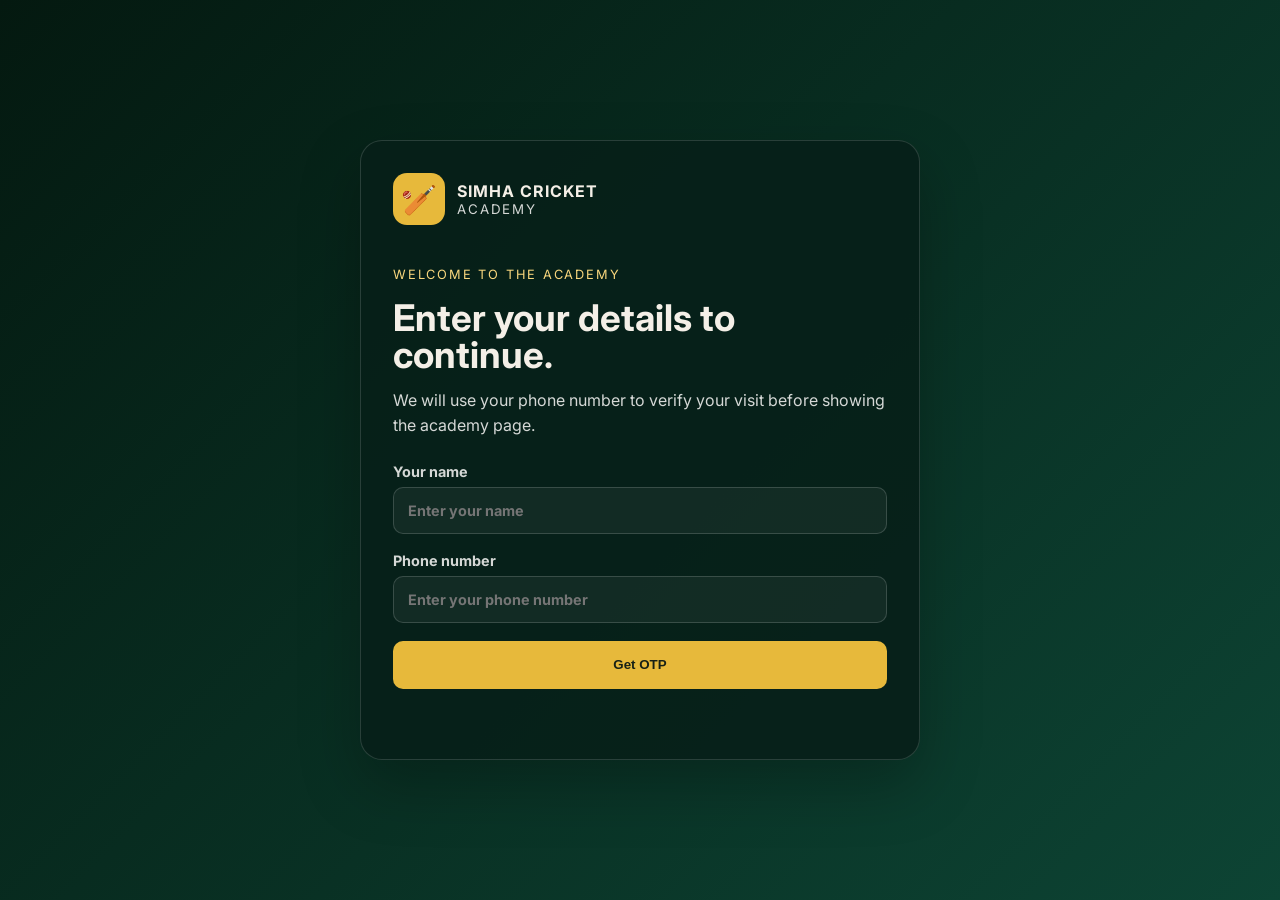
==== index.html @ a16a6a9e "Add files via upload" ====
<!DOCTYPE html>
<html lang="en">

<head>
  <meta charset="UTF-8">
  <meta name="viewport" content="width=device-width, initial-scale=1.0">
  <title>Simha Cricket Academy</title>
  <link rel="stylesheet" href="style.css">
</head>

<body>
  <script>
    if (sessionStorage.getItem('simhaVisitorVerified') !== 'true') {
      window.location.replace('visitor-login.html');
    }
  </script>
  <div class="page">
    <header>
      <a class="brand" href="index.html">
        <span class="mark">🏏</span><span><strong>Simha Cricket</strong><small>Academy</small></span>
      </a>
      <nav><a href="#about">About</a><a href="#contact">Contact</a><a class="login-link"
          href="coach-login.html">Instructor Login</a></nav>
    </header>
    <main>
      <section id="academy">
        <p class="eyebrow">Premier cricket development centre</p>
        <h1>Build your game with Simha Cricket Academy.</h1>
        <p class="intro">Performance-driven training focused on disciplined, confident cricketers, with coaching and
          match experience for every stage.</p>
        <div class="actions"><a class="button secondary" href="#training">View training</a></div>
      </section>
      <aside class="panel">
        <h2>Academy board</h2>
        <p>Everything important at a glance.</p>
        <ul>
          <li><strong>Training</strong>Age 6-16 coaching sessions every Friday, Saturday, and Sunday.</li>
          <li><strong>Upcoming match</strong><span data-next-match-group>U-16 Challenge Cup</span><span><span data-next-match-date>12 Sep 2026</span> · <span data-next-match-time>10:00</span></span></li>
        </ul>
      </aside>
      <section class="section" id="about">
        <p class="eyebrow">About us</p>
        <h2>A place to learn, compete, and grow.</h2>
        <p class="section-intro">Simha Cricket Academy provides affordable, high-quality coaching for young players. Our
          program combines technical skills, match awareness, fitness, and confidence.</p>
        <div class="grid">
          <article class="card">
            <h3>Our mission</h3>
            <p>To develop disciplined cricketers who play with skill, respect, and belief.</p>
          </article>
          <article class="card">
            <h3>Our coaches</h3>
            <p>Former players and certified trainers guide each athlete through practical, focused sessions.</p>
          </article>
          <article class="card">
            <h3>Our values</h3>
            <p>Teamwork, consistency, sportsmanship, and the courage to keep improving.</p>
          </article>
        </div>
      </section>
      <section class="section" id="training">
        <p class="eyebrow">Academy programs</p>
        <h2>Training that fits the week.</h2>
        <div class="grid">
          <article class="card">
            <h3>Outreach Simha Cricket Academy</h3>
            <p>Age 6-16</p>
            <p>Friday 4-6 PM. Saturday 6:30-8:30 AM, 3-5 PM, and 4-6 PM. Sunday 6:30-8:30 AM and 7:30-9:30 AM.</p>
          </article>
          <article class="card">
            <h3>Rashtreeya Vidyalaya Public School</h3>
            <p>Age 6-16</p>
            <p>Second and fourth Saturday 9-11 AM. First and third Saturday 3-5 PM. Sunday 9-11 AM.</p>
          </article>
          <article class="card">
            <h3>What to bring</h3>
            <p>Cricket whites, comfortable sports shoes, water, and a positive training mindset.</p>
          </article>
        </div>
      </section>
      <section class="section" id="matches">
        <p class="eyebrow">Match centre</p>
        <h2>Upcoming and recent results.</h2>
        <div class="grid">
          <article class="card">
            <h3>Upcoming</h3>
            <ul>
              <li><span data-upcoming-first>U-16 Challenge Cup · 12 Sep 2026</span></li>
              <li><span data-upcoming-second>District League · 18 Sep 2026</span></li>
            </ul>
          </article>
          <article class="card">
            <h3>Previous</h3>
            <p data-previous-one>Simha Academy beat City Stars by 18 runs.</p>
            <p data-previous-two>Simha Academy won by 7 wickets vs Greenfield XI.</p>
          </article>
          <article class="card">
            <h3>Latest scorecard</h3>
            <p><span data-scorecard-team>Simha Academy</span> <strong data-scorecard-value>165/7</strong></p>
            <p>Overs: <span data-scorecard-overs>20.0</span></p>
          </article>
        </div>
      </section>
      <section class="section" id="gallery">
        <p class="eyebrow">Gallery</p>
        <h2>Life around the academy.</h2>
        <div class="gallery">
          <figure><img
              src="https://images.unsplash.com/photo-1540747913346-19e32dc3e97e?auto=format&fit=crop&w=900&q=80"
              alt="Cricket match on a field">
            <figcaption>Match day focus</figcaption>
          </figure>
          <figure><img
              src="https://images.unsplash.com/photo-1531415074968-036ba1b575da?auto=format&fit=crop&w=900&q=80"
              alt="Cricket player preparing to bat">
            <figcaption>Building technique</figcaption>
          </figure>
          <figure><img
              src="https://images.unsplash.com/photo-1517649763962-0c623066013b?auto=format&fit=crop&w=900&q=80"
              alt="Athletes training outdoors">
            <figcaption>Training together</figcaption>
          </figure>
        </div>
      </section>
      <section class="section" id="register">
        <p class="eyebrow">Join the academy</p>
        <h2>Start your cricket journey.</h2>
        <p class="section-intro">Tell us a little about the player and our coaching team will get back to you.</p>
        <form class="register-form" id="registerForm" action="mailto:coach@simhaacademy.com" method="post"
          enctype="text/plain"><label for="player-name">Player name<input id="player-name" name="player-name"
              type="text" required></label><label for="parent-phone">Phone number<input id="parent-phone"
              name="phone" type="tel" inputmode="numeric" pattern="[0-9]{10}" maxlength="10" required></label><label for="parent-email">Parent or guardian email<input id="parent-email"
              name="email" type="email" required></label><label for="player-message">Message<textarea
              id="player-message" name="message"
              placeholder="Age, preferred program, or questions"></textarea></label><button class="button primary"
            type="submit">Send registration request</button>
          <div id="registrationMessage" role="status"></div>
        </form>
      </section>
      <section class="section" id="contact">
        <p class="eyebrow">Contact</p>
        <h2>Let’s talk cricket.</h2>
        <div class="grid">
          <article class="card">
            <h3>Academy office</h3>
            <ul class="contact-list">
              <li>Email: <a href="mailto:coach@simhaacademy.com">coach@simhaacademy.com</a></li>
              <li>Normal enquiries: <a href="tel:+918660504625">8660504625</a> / <a href="tel:+919845200072">9845200072</a></li>
              <li>Fees enquiries: <a href="tel:+919845200072">9845200072</a></li>
              <li>Hours: Monday-Saturday, 9 AM-6 PM</li>
            </ul>
          </article>
        </div>
      </section>
    </main>
    <footer>© 2026 Simha Cricket Academy. Train with purpose.</footer>
  </div>
  <script src="script.js"></script>
</body>

</html>
---- style.css ----
@import url('https://fonts.googleapis.com/css2?family=Inter:wght@400;500;600;700;800&display=swap');
:root { --panel:#0b2a21; --gold:#e7b93b; --text:#f4efe7; --muted:#d5d8d6; }
* { box-sizing:border-box; margin:0; padding:0; }
html { scroll-behavior:smooth; }
body { min-height:100vh; font-family:'Inter',sans-serif; color:var(--text); background:linear-gradient(135deg,#041910,#0d4434); }
.page { width:min(1180px,92%); margin:auto; padding:28px 0 60px; }
header { display:flex; justify-content:space-between; align-items:center; gap:20px; flex-wrap:wrap; margin-bottom:80px; }
.brand { display:flex; align-items:center; gap:12px; color:inherit; text-decoration:none; }
.mark { display:grid; place-items:center; width:52px; height:52px; border-radius:14px; background:var(--gold); color:#172116; font-size:1.8rem; }
.brand strong { display:block; letter-spacing:.06em; text-transform:uppercase; }
.brand small { color:var(--muted); letter-spacing:.14em; text-transform:uppercase; }
nav { display:flex; gap:20px; align-items:center; }
nav a, .login-link { color:var(--text); text-decoration:none; }
nav a:hover, .login-link:hover { color:var(--gold); }
.login-link { border:1px solid rgba(255,255,255,.25); border-radius:999px; padding:11px 18px; }
.page main { display:grid; grid-template-columns:1.2fr .8fr; gap:40px; align-items:center; }
.page main > .section { grid-column:1/-1; }
.eyebrow { color:#f9d77d; text-transform:uppercase; letter-spacing:.14em; font-size:.8rem; margin-bottom:18px; }
h1 { max-width:680px; font-size:clamp(2.8rem,7vw,5.7rem); line-height:1; margin-bottom:22px; }
.intro { max-width:600px; color:var(--muted); font-size:1.1rem; line-height:1.7; margin-bottom:30px; }
.actions { display:flex; gap:14px; flex-wrap:wrap; }
.button { display:inline-block; padding:14px 20px; border:0; border-radius:12px; text-decoration:none; font:inherit; font-weight:bold; cursor:pointer; }
.primary { background:var(--gold); color:#172116; }
.secondary { border:1px solid rgba(255,255,255,.25); color:var(--text); }
.panel { padding:28px; border:1px solid rgba(255,255,255,.12); border-radius:22px; background:rgba(7,32,25,.78); }
.panel h2 { margin-bottom:10px; }
.panel p { color:var(--muted); line-height:1.6; margin-bottom:20px; }
.panel ul { list-style:none; display:grid; gap:14px; }
.panel li { padding:15px; border-radius:12px; background:rgba(255,255,255,.06); }
.panel li strong { display:block; color:var(--gold); margin-bottom:5px; }
.panel li span, .panel li small { display:block; }
.panel li small { color:var(--muted); margin-top:5px; }
.section { margin-top:76px; padding:34px 0; border-top:1px solid rgba(255,255,255,.12); scroll-margin-top:24px; }
.section h2 { font-size:clamp(2rem,4vw,3rem); margin-bottom:12px; }
.section-intro { max-width:680px; color:var(--muted); line-height:1.7; margin-bottom:26px; }
.grid { display:grid; grid-template-columns:repeat(3,minmax(0,1fr)); gap:18px; }
.card { padding:22px; border:1px solid rgba(255,255,255,.1); border-radius:16px; background:rgba(7,32,25,.72); }
.card h3 { color:var(--gold); margin-bottom:9px; }
.card p, .card li { color:var(--muted); line-height:1.6; }
.card ul { padding-left:18px; }
.wide { grid-column:1/-1; }
.gallery { display:grid; grid-template-columns:repeat(3,1fr); gap:14px; }
.gallery figure { margin:0; overflow:hidden; border-radius:16px; background:var(--panel); }
.gallery img { display:block; width:100%; height:190px; object-fit:cover; }
.gallery figcaption { padding:12px 14px; color:var(--muted); }
.register-form { max-width:560px; display:grid; gap:15px; }
.register-form label { display:grid; gap:7px; color:var(--muted); font-weight:bold; }
.register-form input, .register-form textarea { width:100%; padding:13px; border:1px solid rgba(255,255,255,.16); border-radius:10px; background:rgba(255,255,255,.05); color:var(--text); font:inherit; }
.register-form textarea { min-height:110px; resize:vertical; }
.section#contact .grid { grid-template-columns:1fr; }
.section#contact .card { width:100%; }
.section#register .register-form { max-width:none; }
.contact-list { display:grid; gap:12px; list-style:none; }
.contact-list a { color:#f9d77d; }
footer { margin-top:70px; padding-top:24px; border-top:1px solid rgba(255,255,255,.12); color:var(--muted); }
.auth-page { min-height:100vh; display:grid; place-items:center; padding:24px; }
.auth-card { width:min(100%,520px); padding:32px; border:1px solid rgba(255,255,255,.14); border-radius:22px; background:rgba(7,32,25,.9); box-shadow:0 25px 60px rgba(0,0,0,.25); }
.instructor-card.dashboard-wide { width:min(100%,1100px); }
.visitor-card { width:min(100%,560px); }
.auth-brand { margin-bottom:42px; }
.auth-brand small { display:block; }
.auth-heading { display:flex; justify-content:space-between; align-items:center; gap:16px; }
.auth-card h1 { font-size:clamp(1.7rem,5vw,2.3rem); margin:0 0 14px; }
.back { color:#f9d77d; text-decoration:none; }
.description { color:var(--muted); line-height:1.6; margin:0 0 24px; }
.registration-status { display:grid; gap:4px; margin:0 0 24px; padding:16px; border:1px solid rgba(231,185,59,.3); border-radius:12px; background:rgba(231,185,59,.1); }
.registration-status strong { color:var(--gold); font-size:2rem; line-height:1; }
.registration-status span, .registration-status small { color:var(--muted); }
.registration-status small { font-size:.8rem; }
.auth-card form { display:grid; gap:18px; }
.auth-card label { display:grid; gap:7px; color:var(--muted); font-weight:bold; font-size:.9rem; }
.auth-card input { width:100%; padding:14px; border:1px solid rgba(255,255,255,.16); border-radius:10px; background:rgba(255,255,255,.05); color:var(--text); font:inherit; }
.auth-card input:focus { outline:2px solid var(--gold); outline-offset:2px; }
.demo { padding:12px; border-radius:10px; background:rgba(231,185,59,.12); color:#f9d77d; font-size:.9rem; }
.auth-card button { padding:14px; border:0; border-radius:10px; background:var(--gold); color:#172116; font-weight:bold; cursor:pointer; }
.auth-card button, .score-form button { min-height:48px; }
#message { min-height:20px; color:#a9f0c7; text-align:center; }
#registrationMessage { min-height:20px; color:#a9f0c7; }
#visitorMessage, #otpMessage { min-height:20px; color:#ffb7a8; text-align:center; }
[hidden] { display:none !important; }
.instructor-dashboard { margin-top:28px; padding-top:28px; border-top:1px solid rgba(255,255,255,.12); }
.dashboard-heading { display:flex; justify-content:space-between; align-items:start; gap:16px; margin-bottom:24px; }
.dashboard-heading h2 { font-size:1.7rem; }
.live-badge { padding:6px 10px; border-radius:999px; background:rgba(169,240,199,.14); color:#a9f0c7; font-size:.8rem; font-weight:bold; text-transform:uppercase; letter-spacing:.08em; }
.dashboard-section { padding-top:22px; margin-top:22px; border-top:1px solid rgba(255,255,255,.1); }
.instructor-dashboard > .dashboard-section:first-child { padding-top:0; margin-top:0; border-top:0; }
.dashboard-section h3 { color:var(--gold); margin-bottom:6px; }
.dashboard-note { color:var(--muted); font-size:.9rem; line-height:1.5; margin-bottom:14px; }
.visitor-list { display:grid; gap:9px; list-style:none; max-height:220px; overflow:auto; }
.visitor-list li { display:grid; gap:4px; padding:12px; border-radius:10px; background:rgba(255,255,255,.06); color:var(--muted); }
.visitor-list strong { color:var(--text); }
.visitor-list span { font-size:.82rem; }
.score-form { display:grid; gap:14px; }
.score-form label { display:grid; gap:7px; color:var(--muted); font-weight:bold; font-size:.9rem; }
.score-form input, .score-form textarea { width:100%; padding:12px; border:1px solid rgba(255,255,255,.16); border-radius:10px; background:rgba(255,255,255,.05); color:var(--text); font:inherit; }
.score-form textarea { resize:vertical; min-height:72px; }
.score-fields { display:grid; grid-template-columns:repeat(3,1fr); gap:10px; }
.score-form button { padding:13px; border:0; border-radius:10px; background:var(--gold); color:#172116; font-weight:bold; cursor:pointer; }
#scoreMessage, #matchMessage { min-height:20px; color:#a9f0c7; text-align:center; }
@media (max-width:1100px) {
  .page { width:min(100% - 48px, 1000px); }
  .page main { gap:28px; }
  h1 { font-size:clamp(2.7rem,6vw,4.8rem); }
  .grid, .gallery { grid-template-columns:repeat(2,minmax(0,1fr)); }
}
@media (max-width:800px) {
  .page { width:min(100% - 32px, 680px); padding-top:20px; }
  header { align-items:flex-start; margin-bottom:50px; }
  nav { justify-content:flex-start; }
  header { margin-bottom:50px; }
  .page main { grid-template-columns:1fr; }
  .grid, .gallery { grid-template-columns:1fr; gap:14px; }
  .wide { grid-column:auto; }
  .section { margin-top:48px; padding:26px 0; }
  .panel { padding:22px; }
  .gallery img { height:220px; }
  footer { margin-top:48px; }
  .auth-page { padding:16px; place-items:start center; }
  .auth-card { margin:8px 0; padding:24px; border-radius:18px; }
  .auth-brand { margin-bottom:30px; }
  .dashboard-heading { align-items:flex-start; }
}
@media (max-width:520px) {
  .page { width:calc(100% - 24px); }
  header { gap:16px; }
  .brand { gap:9px; }
  .mark { width:44px; height:44px; font-size:1.5rem; }
  .brand strong { font-size:.9rem; }
  .brand small { font-size:.7rem; }
  nav { width:100%; gap:8px 14px; font-size:.9rem; }
  .login-link { padding:9px 12px; }
  h1 { font-size:clamp(2.35rem,13vw,3.5rem); }
  .intro { font-size:1rem; }
  .actions, .actions .button { width:100%; }
  .actions .button { text-align:center; }
  .section h2 { font-size:2rem; }
  .gallery img { height:180px; }
  .auth-card { padding:20px; }
  .auth-heading { align-items:flex-start; }
  .auth-heading h1 { font-size:1.7rem; }
  .score-fields { grid-template-columns:1fr; gap:14px; }
  .dashboard-heading h2 { font-size:1.45rem; }
  .visitor-list li { overflow-wrap:anywhere; }
}
@media (max-width:360px) {
  .page { width:calc(100% - 20px); }
  .auth-page { padding:10px; }
  .auth-card { padding:16px; }
  .panel, .card { padding:18px; }
  .eyebrow { font-size:.7rem; }
}
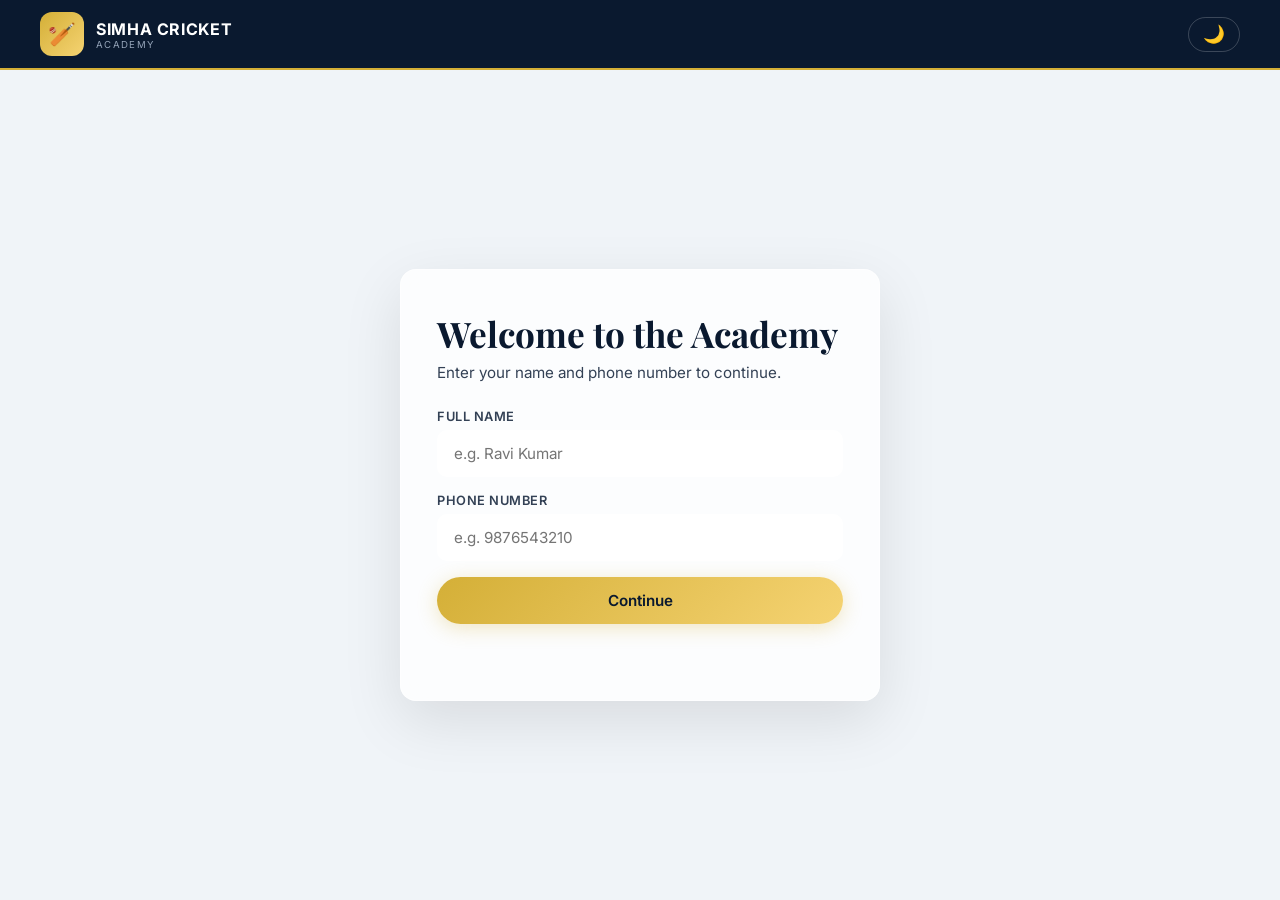
==== commit f7efc081: "Add files via upload" ====
--- a/index.html
+++ b/index.html
@@ -1,161 +1,193 @@
 <!DOCTYPE html>
 <html lang="en">
+<head>
+    <meta charset="UTF-8" />
+    <meta name="viewport" content="width=device-width, initial-scale=1.0" />
+    <title>Simha Cricket Academy</title>
+    <link rel="stylesheet" href="style.css" />
+</head>
+<body>
+    <!-- ===== HEADER ===== -->
+    <header>
+        <div class="container header-inner">
+            <a class="brand" href="index.html">
+                <span class="brand-icon">🏏</span>
+                <span class="brand-text">
+                    <strong>Simha Cricket</strong>
+                    <small>Academy</small>
+                </span>
+            </a>
+            <nav>
+                <a href="#about">About</a>
+                <a href="#matches">Matches</a>
+                <a href="#training">Training</a>
+                <a href="#gallery">Gallery</a>
+                <a href="#register">Register</a>
+                <a href="#contact">Contact</a>
+                <a class="login-link" href="coach-login.html">Instructor Login</a>
+                <button id="darkModeToggle" class="dark-toggle" aria-label="Toggle dark mode">🌙</button>
+            </nav>
+        </div>
+    </header>
 
-<head>
-  <meta charset="UTF-8">
-  <meta name="viewport" content="width=device-width, initial-scale=1.0">
-  <title>Simha Cricket Academy</title>
-  <link rel="stylesheet" href="style.css">
-</head>
+    <main>
+        <div class="container">
+            <!-- ===== HERO ===== -->
+            <section class="hero">
+                <div class="hero-content animate-in">
+                    <span class="eyebrow">Premier Cricket Development Centre</span>
+                    <h1>Build your game with <span>Simha Cricket</span> Academy.</h1>
+                    <p>Performance-driven training focused on disciplined, confident cricketers, with coaching and match experience for every stage.</p>
+                </div>
+                <aside class="hero-panel animate-in delay-1 glass-card">
+                    <h2>Academy board</h2>
+                    <p>Everything important at a glance.</p>
+                    <ul>
+                        <li>
+                            <strong>Training</strong>
+                            <span>Age 6–16 coaching sessions every Friday, Saturday, and Sunday.</span>
+                        </li>
+                        <li>
+                            <strong>Upcoming match</strong>
+                            <span data-next-match-summary>U-16 Challenge Cup · 12 Sep 2026 · 10:00</span>
+                        </li>
+                    </ul>
+                </aside>
+            </section>
 
-<body>
-  <script>
-    if (sessionStorage.getItem('simhaVisitorVerified') !== 'true') {
-      window.location.replace('visitor-login.html');
-    }
-  </script>
-  <div class="page">
-    <header>
-      <a class="brand" href="index.html">
-        <span class="mark">🏏</span><span><strong>Simha Cricket</strong><small>Academy</small></span>
-      </a>
-      <nav><a href="#about">About</a><a href="#contact">Contact</a><a class="login-link"
-          href="coach-login.html">Instructor Login</a></nav>
-    </header>
-    <main>
-      <section id="academy">
-        <p class="eyebrow">Premier cricket development centre</p>
-        <h1>Build your game with Simha Cricket Academy.</h1>
-        <p class="intro">Performance-driven training focused on disciplined, confident cricketers, with coaching and
-          match experience for every stage.</p>
-        <div class="actions"><a class="button secondary" href="#training">View training</a></div>
-      </section>
-      <aside class="panel">
-        <h2>Academy board</h2>
-        <p>Everything important at a glance.</p>
-        <ul>
-          <li><strong>Training</strong>Age 6-16 coaching sessions every Friday, Saturday, and Sunday.</li>
-          <li><strong>Upcoming match</strong><span data-next-match-group>U-16 Challenge Cup</span><span><span data-next-match-date>12 Sep 2026</span> · <span data-next-match-time>10:00</span></span></li>
-        </ul>
-      </aside>
-      <section class="section" id="about">
-        <p class="eyebrow">About us</p>
-        <h2>A place to learn, compete, and grow.</h2>
-        <p class="section-intro">Simha Cricket Academy provides affordable, high-quality coaching for young players. Our
-          program combines technical skills, match awareness, fitness, and confidence.</p>
-        <div class="grid">
-          <article class="card">
-            <h3>Our mission</h3>
-            <p>To develop disciplined cricketers who play with skill, respect, and belief.</p>
-          </article>
-          <article class="card">
-            <h3>Our coaches</h3>
-            <p>Former players and certified trainers guide each athlete through practical, focused sessions.</p>
-          </article>
-          <article class="card">
-            <h3>Our values</h3>
-            <p>Teamwork, consistency, sportsmanship, and the courage to keep improving.</p>
-          </article>
+            <!-- ===== ABOUT ===== -->
+            <section class="section" id="about">
+                <div class="section-header">
+                    <span class="eyebrow">About us</span>
+                    <h2 class="section-title">A place to learn, <span>compete</span>, and grow.</h2>
+                    <p class="section-desc">Simha Cricket Academy provides affordable, high-quality coaching for young players. Our program combines technical skills, match awareness, fitness, and confidence.</p>
+                </div>
+                <div class="grid-3">
+                    <article class="card glass-card">
+                        <h3>Our mission</h3>
+                        <p>To develop confident cricketers who play with skill, respect, and belief.</p>
+                    </article>
+                    <article class="card glass-card">
+                        <h3>Our coaches</h3>
+                        <p>Former players and experienced trainers guide each cricketer through practical, focused sessions.</p>
+                    </article>
+                    <article class="card glass-card">
+                        <h3>Our values</h3>
+                        <p>Teamwork, consistency, sportsmanship, and the courage to keep improving.</p>
+                    </article>
+                </div>
+            </section>
+
+            <!-- ===== TRAINING ===== -->
+            <section class="section" id="training">
+                <div class="section-header">
+                    <span class="eyebrow">Academy programs</span>
+                    <h2 class="section-title">Training that <span>fits</span> the week.</h2>
+                </div>
+                <div class="grid-2">
+                    <article class="card glass-card">
+                        <h3>Outreach Simha Cricket Academy</h3>
+                        <p><strong>Age 6–16</strong></p>
+                        <p>Friday 4–6 PM · Saturday 6:30–8:30 AM, 3–5 PM, 4–6 PM · Sunday 6:30–8:30 AM, 7:30–9:30 AM</p>
+                    </article>
+                    <article class="card glass-card">
+                        <h3>Rashtreeya Vidyalaya Public School</h3>
+                        <p><strong>Age 6–16</strong></p>
+                        <p>Second &amp; fourth Saturday 9–11 AM · First &amp; third Saturday 3–5 PM · Sunday 9–11 AM</p>
+                    </article>
+                </div>
+            </section>
+
+            <!-- ===== MATCHES ===== -->
+            <section class="section" id="matches">
+                <div class="section-header">
+                    <span class="eyebrow">Match centre</span>
+                    <h2 class="section-title">Upcoming <span>matches</span>.</h2>
+                </div>
+                <ul class="matches-grid" data-upcoming-matches></ul>
+            </section>
+
+            <!-- ===== GALLERY ===== -->
+            <section class="section" id="gallery">
+                <div class="section-header">
+                    <span class="eyebrow">Gallery</span>
+                    <h2 class="section-title">Life around the <span>academy</span>.</h2>
+                </div>
+                <div class="gallery">
+                    <figure class="glass-card">
+                        <img src="https://images.unsplash.com/photo-1540747913346-19e32dc3e97e?auto=format&fit=crop&w=900&q=80" alt="Cricket match on a field" loading="lazy" />
+                        <figcaption>Match day focus</figcaption>
+                    </figure>
+                    <figure class="glass-card">
+                        <img src="https://images.unsplash.com/photo-1531415074968-036ba1b575da?auto=format&fit=crop&w=900&q=80" alt="Cricket player preparing to bat" loading="lazy" />
+                        <figcaption>Building technique</figcaption>
+                    </figure>
+                    <figure class="glass-card">
+                        <img src="https://images.unsplash.com/photo-1517649763962-0c623066013b?auto=format&fit=crop&w=900&q=80" alt="Athletes training outdoors" loading="lazy" />
+                        <figcaption>Training together</figcaption>
+                    </figure>
+                </div>
+            </section>
+
+            <!-- ===== REGISTER (Full form – name, phone, email, message) ===== -->
+            <section class="section" id="register">
+                <div class="section-header">
+                    <span class="eyebrow">Join the academy</span>
+                    <h2 class="section-title">Start your <span>cricket</span> journey.</h2>
+                    <p class="section-desc">Tell us a little about the player and our coaching team will get back to you.</p>
+                </div>
+                <form class="register-form" id="registerForm" action="mailto:coach@simhaacademy.com" method="post" enctype="text/plain">
+                    <div class="form-group">
+                        <label for="player-name">Player name</label>
+                        <input id="player-name" name="player-name" type="text" required />
+                    </div>
+                    <div class="form-row">
+                        <div class="form-group">
+                            <label for="parent-phone">Phone number</label>
+                            <input id="parent-phone" name="phone" type="tel" inputmode="numeric" pattern="[0-9]{10}" maxlength="10" required />
+                        </div>
+                        <div class="form-group">
+                            <label for="parent-email">Parent or guardian email</label>
+                            <input id="parent-email" name="email" type="email" required />
+                        </div>
+                    </div>
+                    <div class="form-group">
+                        <label for="player-message">Message</label>
+                        <textarea id="player-message" name="message" placeholder="Age, preferred program, or questions"></textarea>
+                    </div>
+                    <button class="btn btn-primary" type="submit">Send registration request</button>
+                    <div id="registrationMessage" role="status"></div>
+                </form>
+            </section>
+
+            <!-- ===== CONTACT ===== -->
+            <section class="section" id="contact">
+                <div class="section-header">
+                    <span class="eyebrow">Contact</span>
+                    <h2 class="section-title">Let's <span>talk</span> cricket.</h2>
+                </div>
+                <div class="grid-2">
+                    <article class="card glass-card">
+                        <h3>Academy office</h3>
+                        <ul class="contact-list">
+                            <li>Email: <a href="mailto:coach@simhaacademy.com">coach@simhaacademy.com</a></li>
+                            <li>Normal enquiries: <a href="tel:+919632548209">9632548209</a> / <a href="tel:+919845200072">9845200072</a></li>
+                            <li>Fees enquiries: <a href="tel:+919845200072">9845200072</a></li>
+                            <li>Hours: Monday–Saturday, 9 AM–6 PM</li>
+                        </ul>
+                    </article>
+                </div>
+            </section>
         </div>
-      </section>
-      <section class="section" id="training">
-        <p class="eyebrow">Academy programs</p>
-        <h2>Training that fits the week.</h2>
-        <div class="grid">
-          <article class="card">
-            <h3>Outreach Simha Cricket Academy</h3>
-            <p>Age 6-16</p>
-            <p>Friday 4-6 PM. Saturday 6:30-8:30 AM, 3-5 PM, and 4-6 PM. Sunday 6:30-8:30 AM and 7:30-9:30 AM.</p>
-          </article>
-          <article class="card">
-            <h3>Rashtreeya Vidyalaya Public School</h3>
-            <p>Age 6-16</p>
-            <p>Second and fourth Saturday 9-11 AM. First and third Saturday 3-5 PM. Sunday 9-11 AM.</p>
-          </article>
-          <article class="card">
-            <h3>What to bring</h3>
-            <p>Cricket whites, comfortable sports shoes, water, and a positive training mindset.</p>
-          </article>
+    </main>
+
+    <!-- ===== FOOTER ===== -->
+    <footer>
+        <div class="container">
+            © 2026 Simha Cricket Academy. Train with purpose.
         </div>
-      </section>
-      <section class="section" id="matches">
-        <p class="eyebrow">Match centre</p>
-        <h2>Upcoming and recent results.</h2>
-        <div class="grid">
-          <article class="card">
-            <h3>Upcoming</h3>
-            <ul>
-              <li><span data-upcoming-first>U-16 Challenge Cup · 12 Sep 2026</span></li>
-              <li><span data-upcoming-second>District League · 18 Sep 2026</span></li>
-            </ul>
-          </article>
-          <article class="card">
-            <h3>Previous</h3>
-            <p data-previous-one>Simha Academy beat City Stars by 18 runs.</p>
-            <p data-previous-two>Simha Academy won by 7 wickets vs Greenfield XI.</p>
-          </article>
-          <article class="card">
-            <h3>Latest scorecard</h3>
-            <p><span data-scorecard-team>Simha Academy</span> <strong data-scorecard-value>165/7</strong></p>
-            <p>Overs: <span data-scorecard-overs>20.0</span></p>
-          </article>
-        </div>
-      </section>
-      <section class="section" id="gallery">
-        <p class="eyebrow">Gallery</p>
-        <h2>Life around the academy.</h2>
-        <div class="gallery">
-          <figure><img
-              src="https://images.unsplash.com/photo-1540747913346-19e32dc3e97e?auto=format&fit=crop&w=900&q=80"
-              alt="Cricket match on a field">
-            <figcaption>Match day focus</figcaption>
-          </figure>
-          <figure><img
-              src="https://images.unsplash.com/photo-1531415074968-036ba1b575da?auto=format&fit=crop&w=900&q=80"
-              alt="Cricket player preparing to bat">
-            <figcaption>Building technique</figcaption>
-          </figure>
-          <figure><img
-              src="https://images.unsplash.com/photo-1517649763962-0c623066013b?auto=format&fit=crop&w=900&q=80"
-              alt="Athletes training outdoors">
-            <figcaption>Training together</figcaption>
-          </figure>
-        </div>
-      </section>
-      <section class="section" id="register">
-        <p class="eyebrow">Join the academy</p>
-        <h2>Start your cricket journey.</h2>
-        <p class="section-intro">Tell us a little about the player and our coaching team will get back to you.</p>
-        <form class="register-form" id="registerForm" action="mailto:coach@simhaacademy.com" method="post"
-          enctype="text/plain"><label for="player-name">Player name<input id="player-name" name="player-name"
-              type="text" required></label><label for="parent-phone">Phone number<input id="parent-phone"
-              name="phone" type="tel" inputmode="numeric" pattern="[0-9]{10}" maxlength="10" required></label><label for="parent-email">Parent or guardian email<input id="parent-email"
-              name="email" type="email" required></label><label for="player-message">Message<textarea
-              id="player-message" name="message"
-              placeholder="Age, preferred program, or questions"></textarea></label><button class="button primary"
-            type="submit">Send registration request</button>
-          <div id="registrationMessage" role="status"></div>
-        </form>
-      </section>
-      <section class="section" id="contact">
-        <p class="eyebrow">Contact</p>
-        <h2>Let’s talk cricket.</h2>
-        <div class="grid">
-          <article class="card">
-            <h3>Academy office</h3>
-            <ul class="contact-list">
-              <li>Email: <a href="mailto:coach@simhaacademy.com">coach@simhaacademy.com</a></li>
-              <li>Normal enquiries: <a href="tel:+918660504625">8660504625</a> / <a href="tel:+919845200072">9845200072</a></li>
-              <li>Fees enquiries: <a href="tel:+919845200072">9845200072</a></li>
-              <li>Hours: Monday-Saturday, 9 AM-6 PM</li>
-            </ul>
-          </article>
-        </div>
-      </section>
-    </main>
-    <footer>© 2026 Simha Cricket Academy. Train with purpose.</footer>
-  </div>
-  <script src="script.js"></script>
+    </footer>
+
+    <script src="script.js"></script>
 </body>
-
 </html>
--- a/style.css
+++ b/style.css
@@ -1,151 +1,1077 @@
-@import url('https://fonts.googleapis.com/css2?family=Inter:wght@400;500;600;700;800&display=swap');
-:root { --panel:#0b2a21; --gold:#e7b93b; --text:#f4efe7; --muted:#d5d8d6; }
-* { box-sizing:border-box; margin:0; padding:0; }
-html { scroll-behavior:smooth; }
-body { min-height:100vh; font-family:'Inter',sans-serif; color:var(--text); background:linear-gradient(135deg,#041910,#0d4434); }
-.page { width:min(1180px,92%); margin:auto; padding:28px 0 60px; }
-header { display:flex; justify-content:space-between; align-items:center; gap:20px; flex-wrap:wrap; margin-bottom:80px; }
-.brand { display:flex; align-items:center; gap:12px; color:inherit; text-decoration:none; }
-.mark { display:grid; place-items:center; width:52px; height:52px; border-radius:14px; background:var(--gold); color:#172116; font-size:1.8rem; }
-.brand strong { display:block; letter-spacing:.06em; text-transform:uppercase; }
-.brand small { color:var(--muted); letter-spacing:.14em; text-transform:uppercase; }
-nav { display:flex; gap:20px; align-items:center; }
-nav a, .login-link { color:var(--text); text-decoration:none; }
-nav a:hover, .login-link:hover { color:var(--gold); }
-.login-link { border:1px solid rgba(255,255,255,.25); border-radius:999px; padding:11px 18px; }
-.page main { display:grid; grid-template-columns:1.2fr .8fr; gap:40px; align-items:center; }
-.page main > .section { grid-column:1/-1; }
-.eyebrow { color:#f9d77d; text-transform:uppercase; letter-spacing:.14em; font-size:.8rem; margin-bottom:18px; }
-h1 { max-width:680px; font-size:clamp(2.8rem,7vw,5.7rem); line-height:1; margin-bottom:22px; }
-.intro { max-width:600px; color:var(--muted); font-size:1.1rem; line-height:1.7; margin-bottom:30px; }
-.actions { display:flex; gap:14px; flex-wrap:wrap; }
-.button { display:inline-block; padding:14px 20px; border:0; border-radius:12px; text-decoration:none; font:inherit; font-weight:bold; cursor:pointer; }
-.primary { background:var(--gold); color:#172116; }
-.secondary { border:1px solid rgba(255,255,255,.25); color:var(--text); }
-.panel { padding:28px; border:1px solid rgba(255,255,255,.12); border-radius:22px; background:rgba(7,32,25,.78); }
-.panel h2 { margin-bottom:10px; }
-.panel p { color:var(--muted); line-height:1.6; margin-bottom:20px; }
-.panel ul { list-style:none; display:grid; gap:14px; }
-.panel li { padding:15px; border-radius:12px; background:rgba(255,255,255,.06); }
-.panel li strong { display:block; color:var(--gold); margin-bottom:5px; }
-.panel li span, .panel li small { display:block; }
-.panel li small { color:var(--muted); margin-top:5px; }
-.section { margin-top:76px; padding:34px 0; border-top:1px solid rgba(255,255,255,.12); scroll-margin-top:24px; }
-.section h2 { font-size:clamp(2rem,4vw,3rem); margin-bottom:12px; }
-.section-intro { max-width:680px; color:var(--muted); line-height:1.7; margin-bottom:26px; }
-.grid { display:grid; grid-template-columns:repeat(3,minmax(0,1fr)); gap:18px; }
-.card { padding:22px; border:1px solid rgba(255,255,255,.1); border-radius:16px; background:rgba(7,32,25,.72); }
-.card h3 { color:var(--gold); margin-bottom:9px; }
-.card p, .card li { color:var(--muted); line-height:1.6; }
-.card ul { padding-left:18px; }
-.wide { grid-column:1/-1; }
-.gallery { display:grid; grid-template-columns:repeat(3,1fr); gap:14px; }
-.gallery figure { margin:0; overflow:hidden; border-radius:16px; background:var(--panel); }
-.gallery img { display:block; width:100%; height:190px; object-fit:cover; }
-.gallery figcaption { padding:12px 14px; color:var(--muted); }
-.register-form { max-width:560px; display:grid; gap:15px; }
-.register-form label { display:grid; gap:7px; color:var(--muted); font-weight:bold; }
-.register-form input, .register-form textarea { width:100%; padding:13px; border:1px solid rgba(255,255,255,.16); border-radius:10px; background:rgba(255,255,255,.05); color:var(--text); font:inherit; }
-.register-form textarea { min-height:110px; resize:vertical; }
-.section#contact .grid { grid-template-columns:1fr; }
-.section#contact .card { width:100%; }
-.section#register .register-form { max-width:none; }
-.contact-list { display:grid; gap:12px; list-style:none; }
-.contact-list a { color:#f9d77d; }
-footer { margin-top:70px; padding-top:24px; border-top:1px solid rgba(255,255,255,.12); color:var(--muted); }
-.auth-page { min-height:100vh; display:grid; place-items:center; padding:24px; }
-.auth-card { width:min(100%,520px); padding:32px; border:1px solid rgba(255,255,255,.14); border-radius:22px; background:rgba(7,32,25,.9); box-shadow:0 25px 60px rgba(0,0,0,.25); }
-.instructor-card.dashboard-wide { width:min(100%,1100px); }
-.visitor-card { width:min(100%,560px); }
-.auth-brand { margin-bottom:42px; }
-.auth-brand small { display:block; }
-.auth-heading { display:flex; justify-content:space-between; align-items:center; gap:16px; }
-.auth-card h1 { font-size:clamp(1.7rem,5vw,2.3rem); margin:0 0 14px; }
-.back { color:#f9d77d; text-decoration:none; }
-.description { color:var(--muted); line-height:1.6; margin:0 0 24px; }
-.registration-status { display:grid; gap:4px; margin:0 0 24px; padding:16px; border:1px solid rgba(231,185,59,.3); border-radius:12px; background:rgba(231,185,59,.1); }
-.registration-status strong { color:var(--gold); font-size:2rem; line-height:1; }
-.registration-status span, .registration-status small { color:var(--muted); }
-.registration-status small { font-size:.8rem; }
-.auth-card form { display:grid; gap:18px; }
-.auth-card label { display:grid; gap:7px; color:var(--muted); font-weight:bold; font-size:.9rem; }
-.auth-card input { width:100%; padding:14px; border:1px solid rgba(255,255,255,.16); border-radius:10px; background:rgba(255,255,255,.05); color:var(--text); font:inherit; }
-.auth-card input:focus { outline:2px solid var(--gold); outline-offset:2px; }
-.demo { padding:12px; border-radius:10px; background:rgba(231,185,59,.12); color:#f9d77d; font-size:.9rem; }
-.auth-card button { padding:14px; border:0; border-radius:10px; background:var(--gold); color:#172116; font-weight:bold; cursor:pointer; }
-.auth-card button, .score-form button { min-height:48px; }
-#message { min-height:20px; color:#a9f0c7; text-align:center; }
-#registrationMessage { min-height:20px; color:#a9f0c7; }
-#visitorMessage, #otpMessage { min-height:20px; color:#ffb7a8; text-align:center; }
-[hidden] { display:none !important; }
-.instructor-dashboard { margin-top:28px; padding-top:28px; border-top:1px solid rgba(255,255,255,.12); }
-.dashboard-heading { display:flex; justify-content:space-between; align-items:start; gap:16px; margin-bottom:24px; }
-.dashboard-heading h2 { font-size:1.7rem; }
-.live-badge { padding:6px 10px; border-radius:999px; background:rgba(169,240,199,.14); color:#a9f0c7; font-size:.8rem; font-weight:bold; text-transform:uppercase; letter-spacing:.08em; }
-.dashboard-section { padding-top:22px; margin-top:22px; border-top:1px solid rgba(255,255,255,.1); }
-.instructor-dashboard > .dashboard-section:first-child { padding-top:0; margin-top:0; border-top:0; }
-.dashboard-section h3 { color:var(--gold); margin-bottom:6px; }
-.dashboard-note { color:var(--muted); font-size:.9rem; line-height:1.5; margin-bottom:14px; }
-.visitor-list { display:grid; gap:9px; list-style:none; max-height:220px; overflow:auto; }
-.visitor-list li { display:grid; gap:4px; padding:12px; border-radius:10px; background:rgba(255,255,255,.06); color:var(--muted); }
-.visitor-list strong { color:var(--text); }
-.visitor-list span { font-size:.82rem; }
-.score-form { display:grid; gap:14px; }
-.score-form label { display:grid; gap:7px; color:var(--muted); font-weight:bold; font-size:.9rem; }
-.score-form input, .score-form textarea { width:100%; padding:12px; border:1px solid rgba(255,255,255,.16); border-radius:10px; background:rgba(255,255,255,.05); color:var(--text); font:inherit; }
-.score-form textarea { resize:vertical; min-height:72px; }
-.score-fields { display:grid; grid-template-columns:repeat(3,1fr); gap:10px; }
-.score-form button { padding:13px; border:0; border-radius:10px; background:var(--gold); color:#172116; font-weight:bold; cursor:pointer; }
-#scoreMessage, #matchMessage { min-height:20px; color:#a9f0c7; text-align:center; }
-@media (max-width:1100px) {
-  .page { width:min(100% - 48px, 1000px); }
-  .page main { gap:28px; }
-  h1 { font-size:clamp(2.7rem,6vw,4.8rem); }
-  .grid, .gallery { grid-template-columns:repeat(2,minmax(0,1fr)); }
-}
-@media (max-width:800px) {
-  .page { width:min(100% - 32px, 680px); padding-top:20px; }
-  header { align-items:flex-start; margin-bottom:50px; }
-  nav { justify-content:flex-start; }
-  header { margin-bottom:50px; }
-  .page main { grid-template-columns:1fr; }
-  .grid, .gallery { grid-template-columns:1fr; gap:14px; }
-  .wide { grid-column:auto; }
-  .section { margin-top:48px; padding:26px 0; }
-  .panel { padding:22px; }
-  .gallery img { height:220px; }
-  footer { margin-top:48px; }
-  .auth-page { padding:16px; place-items:start center; }
-  .auth-card { margin:8px 0; padding:24px; border-radius:18px; }
-  .auth-brand { margin-bottom:30px; }
-  .dashboard-heading { align-items:flex-start; }
-}
-@media (max-width:520px) {
-  .page { width:calc(100% - 24px); }
-  header { gap:16px; }
-  .brand { gap:9px; }
-  .mark { width:44px; height:44px; font-size:1.5rem; }
-  .brand strong { font-size:.9rem; }
-  .brand small { font-size:.7rem; }
-  nav { width:100%; gap:8px 14px; font-size:.9rem; }
-  .login-link { padding:9px 12px; }
-  h1 { font-size:clamp(2.35rem,13vw,3.5rem); }
-  .intro { font-size:1rem; }
-  .actions, .actions .button { width:100%; }
-  .actions .button { text-align:center; }
-  .section h2 { font-size:2rem; }
-  .gallery img { height:180px; }
-  .auth-card { padding:20px; }
-  .auth-heading { align-items:flex-start; }
-  .auth-heading h1 { font-size:1.7rem; }
-  .score-fields { grid-template-columns:1fr; gap:14px; }
-  .dashboard-heading h2 { font-size:1.45rem; }
-  .visitor-list li { overflow-wrap:anywhere; }
-}
-@media (max-width:360px) {
-  .page { width:calc(100% - 20px); }
-  .auth-page { padding:10px; }
-  .auth-card { padding:16px; }
-  .panel, .card { padding:18px; }
-  .eyebrow { font-size:.7rem; }
-}
+/* ===== IMPORTS ===== */
+@import url('https://fonts.googleapis.com/css2?family=Inter:opsz,wght@14..32,400;14..32,500;14..32,600;14..32,700;14..32,800&family=Playfair+Display:ital,wght@0,700;1,700&display=swap');
+
+/* ===== RESET & BASE ===== */
+*,
+*::before,
+*::after {
+    box-sizing: border-box;
+    margin: 0;
+    padding: 0;
+}
+html {
+    scroll-behavior: smooth;
+}
+body {
+    min-height: 100vh;
+    font-family: 'Inter', sans-serif;
+    background: #f0f4f8;
+    color: #1e293b;
+    -webkit-font-smoothing: antialiased;
+    display: flex;
+    flex-direction: column;
+    transition: background 0.4s, color 0.4s;
+}
+
+/* ===== VARIABLES (Light) ===== */
+:root {
+    --bg-body: #f0f4f8;
+    --bg-card: rgba(255, 255, 255, 0.78);
+    --bg-header-footer: #0a192f;
+    --bg-input: #ffffff;
+    --gold: #d4af37;
+    --gold-light: #f5d372;
+    --gold-glow: rgba(212, 175, 55, 0.3);
+    --text-primary: #0a192f;
+    --text-secondary: #334155;
+    --text-muted: #64748b;
+    --border-light: rgba(255, 255, 255, 0.5);
+    --border-gold: rgba(212, 175, 55, 0.3);
+    --shadow-sm: 0 2px 8px rgba(0, 0, 0, 0.04);
+    --shadow-md: 0 8px 32px rgba(0, 0, 0, 0.08);
+    --shadow-lg: 0 20px 60px rgba(0, 0, 0, 0.10);
+    --radius: 16px;
+    --radius-sm: 10px;
+    --transition: 0.3s cubic-bezier(0.25, 0.46, 0.45, 0.94);
+}
+
+/* ===== DARK MODE (proper dark) ===== */
+body.dark-mode {
+    --bg-body: #0a1628;
+    --bg-card: rgba(16, 30, 50, 0.85);
+    --bg-header-footer: #060d17;
+    --bg-input: #14263b;
+    --text-primary: #e6f1ff;
+    --text-secondary: #b8cfe0;
+    --text-muted: #7a8fa6;
+    --border-light: rgba(255, 255, 255, 0.08);
+    --shadow-sm: 0 2px 8px rgba(0, 0, 0, 0.5);
+    --shadow-md: 0 8px 32px rgba(0, 0, 0, 0.7);
+    --shadow-lg: 0 20px 60px rgba(0, 0, 0, 0.8);
+}
+
+/* Dark mode overrides for specific elements */
+body.dark-mode {
+    background: var(--bg-body);
+}
+body.dark-mode .card,
+body.dark-mode .glass-card,
+body.dark-mode .hero-panel,
+body.dark-mode .auth-card,
+body.dark-mode .match-item {
+    background: var(--bg-card);
+    border-color: var(--border-light);
+    color: var(--text-primary);
+}
+body.dark-mode .hero-panel li {
+    background: rgba(255, 255, 255, 0.04);
+}
+body.dark-mode .gallery figcaption {
+    background: var(--bg-card);
+}
+body.dark-mode .managed-match input {
+    background: var(--bg-input);
+    border-color: var(--border-light);
+    color: var(--text-primary);
+}
+body.dark-mode .btn-secondary {
+    background: var(--bg-card);
+    border-color: var(--border-light);
+    color: var(--text-primary);
+}
+body.dark-mode .btn-secondary:hover {
+    background: rgba(255, 255, 255, 0.08);
+}
+body.dark-mode .visitor-list li {
+    background: rgba(255, 255, 255, 0.04);
+    border-color: var(--border-light);
+    color: var(--text-secondary);
+}
+body.dark-mode .visitor-list li strong {
+    color: var(--text-primary);
+}
+body.dark-mode .visitor-list li .visitor-detail {
+    color: var(--text-muted);
+}
+body.dark-mode .visitor-list li .visitor-message {
+    border-color: var(--border-light);
+}
+body.dark-mode .form-group input,
+body.dark-mode .form-group textarea {
+    background: var(--bg-input);
+    border-color: var(--border-light);
+    color: var(--text-primary);
+}
+body.dark-mode .form-group label {
+    color: var(--text-secondary);
+}
+body.dark-mode .auth-card .back {
+    border-color: var(--border-light);
+    color: var(--text-secondary);
+}
+body.dark-mode .auth-card .back:hover {
+    border-color: var(--gold);
+    color: var(--gold);
+}
+body.dark-mode .demo {
+    background: rgba(212, 175, 55, 0.12);
+}
+body.dark-mode footer .container {
+    color: #7a8fa6;
+}
+body.dark-mode .section-desc {
+    color: var(--text-secondary);
+}
+body.dark-mode .hero-content p {
+    color: var(--text-secondary);
+}
+body.dark-mode .hero-panel p {
+    color: var(--text-secondary);
+}
+
+/* ===== SCROLLBAR ===== */
+::-webkit-scrollbar {
+    width: 6px;
+}
+::-webkit-scrollbar-track {
+    background: transparent;
+}
+::-webkit-scrollbar-thumb {
+    background: var(--gold);
+    border-radius: 10px;
+}
+
+/* ===== GLASS CARD ===== */
+.glass-card {
+    background: var(--bg-card);
+    backdrop-filter: blur(12px);
+    -webkit-backdrop-filter: blur(12px);
+    border: 1px solid var(--border-light);
+    box-shadow: var(--shadow-md);
+}
+
+/* ===== UTILITY ===== */
+.container {
+    width: min(100% - 40px, 1200px);
+    margin: 0 auto;
+}
+.eyebrow {
+    display: inline-block;
+    font-size: 0.7rem;
+    font-weight: 700;
+    letter-spacing: 0.18em;
+    text-transform: uppercase;
+    color: var(--gold);
+    margin-bottom: 14px;
+    border: 1px solid var(--border-gold);
+    padding: 4px 14px;
+    border-radius: 100px;
+    background: rgba(212, 175, 55, 0.06);
+}
+.section-title {
+    font-family: 'Playfair Display', serif;
+    font-weight: 700;
+    font-size: clamp(2.2rem, 5vw, 3.8rem);
+    line-height: 1.1;
+    margin-bottom: 16px;
+    color: var(--text-primary);
+}
+.section-title span {
+    color: var(--gold);
+}
+.section-desc {
+    max-width: 560px;
+    color: var(--text-secondary);
+    line-height: 1.7;
+    font-size: 1.05rem;
+}
+.hidden {
+    display: none !important;
+}
+
+/* ===== BUTTONS ===== */
+.btn {
+    display: inline-flex;
+    align-items: center;
+    justify-content: center;
+    gap: 8px;
+    padding: 14px 32px;
+    border: none;
+    border-radius: 100px;
+    font-family: 'Inter', sans-serif;
+    font-weight: 600;
+    font-size: 0.9rem;
+    cursor: pointer;
+    transition: var(--transition);
+    text-decoration: none;
+    background: transparent;
+    color: var(--text-primary);
+}
+.btn-primary {
+    background: linear-gradient(135deg, #d4af37, #f5d372);
+    color: #0a192f;
+    box-shadow: 0 4px 20px rgba(212, 175, 55, 0.3);
+}
+.btn-primary:hover {
+    transform: translateY(-2px);
+    box-shadow: 0 8px 30px rgba(212, 175, 55, 0.4);
+}
+.btn-secondary {
+    border: 1px solid var(--border-light);
+    color: var(--text-primary);
+    background: var(--bg-card);
+}
+.btn-secondary:hover {
+    background: rgba(255, 255, 255, 0.1);
+    border-color: var(--gold);
+}
+
+/* ===== DARK MODE TOGGLE ===== */
+.dark-toggle {
+    background: none;
+    border: 1px solid rgba(255, 255, 255, 0.2);
+    border-radius: 100px;
+    padding: 6px 14px;
+    font-size: 1.1rem;
+    cursor: pointer;
+    transition: var(--transition);
+    color: #ffffff;
+}
+.dark-toggle:hover {
+    border-color: var(--gold);
+    background: rgba(212, 175, 55, 0.15);
+}
+
+/* ===== HEADER ===== */
+header {
+    background: var(--bg-header-footer);
+    padding: 16px 0;
+    border-bottom: 2px solid var(--gold);
+    position: sticky;
+    top: 0;
+    z-index: 100;
+}
+.header-inner {
+    display: flex;
+    justify-content: space-between;
+    align-items: center;
+    gap: 20px;
+    flex-wrap: wrap;
+}
+.brand {
+    display: flex;
+    align-items: center;
+    gap: 12px;
+    text-decoration: none;
+    color: #ffffff;
+}
+.brand-icon {
+    display: grid;
+    place-items: center;
+    width: 44px;
+    height: 44px;
+    border-radius: 12px;
+    background: linear-gradient(135deg, #d4af37, #f5d372);
+    color: #0a192f;
+    font-size: 1.4rem;
+    transition: var(--transition);
+}
+.brand:hover .brand-icon {
+    transform: rotate(-6deg) scale(1.05);
+}
+.brand-text strong {
+    display: block;
+    font-size: 1rem;
+    letter-spacing: 0.04em;
+    text-transform: uppercase;
+}
+.brand-text small {
+    display: block;
+    font-size: 0.6rem;
+    letter-spacing: 0.14em;
+    text-transform: uppercase;
+    color: #94a3b8;
+}
+nav {
+    display: flex;
+    gap: 6px;
+    align-items: center;
+    flex-wrap: wrap;
+}
+nav a {
+    color: #cbd5e1;
+    text-decoration: none;
+    padding: 8px 16px;
+    border-radius: 100px;
+    font-size: 0.85rem;
+    font-weight: 500;
+    transition: var(--transition);
+}
+nav a:hover {
+    color: #ffffff;
+    background: rgba(255, 255, 255, 0.06);
+}
+nav .login-link {
+    color: var(--gold);
+    border: 1px solid var(--border-gold);
+    padding: 8px 20px;
+}
+nav .login-link:hover {
+    background: var(--gold);
+    color: #0a192f;
+}
+
+/* ===== AUTH HEADER ===== */
+.auth-header {
+    background: var(--bg-header-footer);
+    padding: 12px 0;
+    border-bottom: 2px solid var(--gold);
+    width: 100%;
+}
+.auth-header .brand {
+    color: #ffffff;
+}
+.auth-header .brand-text small {
+    color: #94a3b8;
+}
+.auth-header .dark-toggle {
+    border-color: rgba(255, 255, 255, 0.2);
+    color: #fff;
+}
+.auth-header .dark-toggle:hover {
+    border-color: var(--gold);
+}
+
+/* ===== HERO ===== */
+.hero {
+    display: grid;
+    grid-template-columns: 1.3fr 0.7fr;
+    gap: 50px;
+    padding: 60px 0 80px;
+    align-items: center;
+}
+.hero-content h1 {
+    font-family: 'Playfair Display', serif;
+    font-weight: 700;
+    font-size: clamp(2.6rem, 6vw, 4.8rem);
+    line-height: 1.08;
+    margin-bottom: 20px;
+    color: var(--text-primary);
+}
+.hero-content h1 span {
+    color: var(--gold);
+}
+.hero-content p {
+    color: var(--text-secondary);
+    font-size: 1.1rem;
+    line-height: 1.8;
+    max-width: 520px;
+    margin-bottom: 30px;
+}
+.hero-panel {
+    background: var(--bg-card);
+    backdrop-filter: blur(12px);
+    border: 1px solid var(--border-light);
+    border-radius: var(--radius);
+    padding: 30px;
+    box-shadow: var(--shadow-md);
+}
+.hero-panel h2 {
+    font-size: 1.2rem;
+    margin-bottom: 6px;
+    color: var(--text-primary);
+}
+.hero-panel p {
+    color: var(--text-secondary);
+    font-size: 0.9rem;
+    margin-bottom: 20px;
+}
+.hero-panel ul {
+    list-style: none;
+    display: grid;
+    gap: 12px;
+}
+.hero-panel li {
+    padding: 14px 18px;
+    border-radius: var(--radius-sm);
+    background: rgba(255, 255, 255, 0.5);
+    border-left: 3px solid var(--gold);
+    font-size: 0.9rem;
+    line-height: 1.5;
+    color: var(--text-secondary);
+}
+.hero-panel li strong {
+    display: block;
+    color: var(--gold);
+    font-size: 0.8rem;
+    text-transform: uppercase;
+    letter-spacing: 0.06em;
+    margin-bottom: 3px;
+}
+
+/* ===== SECTIONS ===== */
+section.section {
+    padding: 60px 0;
+    border-top: 1px solid var(--border-light);
+    scroll-margin-top: 20px;
+}
+.section-header {
+    margin-bottom: 36px;
+}
+.section-header .section-desc {
+    max-width: 600px;
+}
+
+/* ===== GRID ===== */
+.grid-3 {
+    display: grid;
+    grid-template-columns: repeat(3, 1fr);
+    gap: 24px;
+}
+.grid-2 {
+    display: grid;
+    grid-template-columns: repeat(2, 1fr);
+    gap: 24px;
+}
+
+/* ===== CARDS ===== */
+.card {
+    background: var(--bg-card);
+    backdrop-filter: blur(12px);
+    border: 1px solid var(--border-light);
+    border-radius: var(--radius);
+    padding: 28px 30px;
+    transition: var(--transition);
+    box-shadow: var(--shadow-sm);
+}
+.card:hover {
+    transform: translateY(-4px);
+    box-shadow: var(--shadow-md);
+    border-color: var(--border-gold);
+}
+.card h3 {
+    color: var(--gold);
+    font-size: 1.1rem;
+    margin-bottom: 8px;
+}
+.card p,
+.card li {
+    color: var(--text-secondary);
+    line-height: 1.7;
+    font-size: 0.95rem;
+}
+.card ul {
+    list-style: none;
+    padding: 0;
+}
+.card ul li {
+    padding: 4px 0;
+}
+
+/* ===== GALLERY ===== */
+.gallery {
+    display: grid;
+    grid-template-columns: repeat(3, 1fr);
+    gap: 20px;
+}
+.gallery figure {
+    margin: 0;
+    border-radius: var(--radius);
+    overflow: hidden;
+    background: var(--bg-card);
+    border: 1px solid var(--border-light);
+    transition: var(--transition);
+    box-shadow: var(--shadow-sm);
+}
+.gallery figure:hover {
+    transform: translateY(-4px);
+    border-color: var(--border-gold);
+    box-shadow: var(--shadow-md);
+}
+.gallery img {
+    display: block;
+    width: 100%;
+    height: 210px;
+    object-fit: cover;
+}
+.gallery figcaption {
+    padding: 14px 18px;
+    font-size: 0.9rem;
+    color: var(--text-secondary);
+    font-weight: 500;
+    background: var(--bg-card);
+}
+
+/* ===== MATCHES LIST ===== */
+.matches-grid {
+    display: grid;
+    grid-template-columns: repeat(2, 1fr);
+    gap: 20px;
+    list-style: none;
+}
+.match-item {
+    background: var(--bg-card);
+    backdrop-filter: blur(12px);
+    border: 1px solid var(--border-light);
+    border-radius: var(--radius);
+    padding: 24px 26px;
+    transition: var(--transition);
+    display: flex;
+    flex-direction: column;
+    gap: 6px;
+    box-shadow: var(--shadow-sm);
+}
+.match-item:hover {
+    transform: translateY(-3px);
+    box-shadow: var(--shadow-md);
+    border-color: var(--border-gold);
+}
+.match-item strong {
+    font-size: 1.1rem;
+    color: var(--gold);
+}
+.match-item .match-meta {
+    color: var(--text-secondary);
+    font-size: 0.9rem;
+}
+.match-item .match-school {
+    color: var(--text-muted);
+    font-size: 0.85rem;
+}
+.match-item a {
+    color: var(--gold);
+    text-decoration: none;
+    font-weight: 600;
+    font-size: 0.85rem;
+    margin-top: 4px;
+    display: inline-flex;
+    align-items: center;
+    gap: 6px;
+}
+.match-item a:hover {
+    text-decoration: underline;
+}
+
+/* ===== FORM ===== */
+.form-group {
+    display: grid;
+    gap: 6px;
+}
+.form-group label {
+    font-weight: 600;
+    font-size: 0.85rem;
+    color: var(--text-secondary);
+}
+.form-group input,
+.form-group textarea {
+    width: 100%;
+    padding: 13px 16px;
+    border: 1px solid var(--border-light);
+    border-radius: var(--radius-sm);
+    background: var(--bg-input);
+    color: var(--text-primary);
+    font: inherit;
+    font-size: 0.95rem;
+    transition: var(--transition);
+}
+.form-group input:focus,
+.form-group textarea:focus {
+    outline: none;
+    border-color: var(--gold);
+    box-shadow: 0 0 0 3px var(--gold-glow);
+}
+.form-group textarea {
+    min-height: 100px;
+    resize: vertical;
+}
+.form-row {
+    display: grid;
+    grid-template-columns: 1fr 1fr;
+    gap: 16px;
+}
+
+/* ===== REGISTER FORM ===== */
+.register-form {
+    max-width: 620px;
+    display: grid;
+    gap: 18px;
+}
+
+/* ===== CONTACT ===== */
+.contact-list {
+    list-style: none;
+    display: grid;
+    gap: 10px;
+}
+.contact-list li {
+    color: var(--text-secondary);
+    font-size: 0.95rem;
+}
+.contact-list a {
+    color: var(--gold);
+    text-decoration: none;
+    font-weight: 500;
+}
+.contact-list a:hover {
+    text-decoration: underline;
+}
+
+/* ===== FOOTER ===== */
+footer {
+    background: var(--bg-header-footer);
+    padding: 24px 0;
+    border-top: 2px solid var(--gold);
+    margin-top: auto;
+}
+footer .container {
+    color: #94a3b8;
+    font-size: 0.85rem;
+    text-align: center;
+}
+
+/* ===== AUTH PAGES ===== */
+.auth-page {
+    min-height: 100vh;
+    display: flex;
+    flex-direction: column;
+    background: var(--bg-body);
+    color: var(--text-primary);
+    transition: background 0.4s, color 0.4s;
+}
+.auth-main {
+    flex: 1;
+    display: grid;
+    place-items: center;
+    padding: 24px;
+}
+.auth-card {
+    width: min(100%, 480px);
+    padding: 40px 36px;
+    border: 1px solid var(--border-light);
+    border-radius: var(--radius);
+    background: var(--bg-card);
+    backdrop-filter: blur(12px);
+    box-shadow: var(--shadow-lg);
+}
+.auth-card .brand {
+    margin-bottom: 28px;
+}
+.auth-card .brand-icon {
+    width: 44px;
+    height: 44px;
+    font-size: 1.4rem;
+}
+.auth-card .brand-text strong {
+    font-size: 1rem;
+    color: var(--text-primary);
+}
+.auth-card .brand-text small {
+    color: var(--text-muted);
+}
+.auth-card h1 {
+    font-family: 'Playfair Display', serif;
+    font-size: clamp(1.6rem, 4vw, 2.2rem);
+    margin-bottom: 8px;
+    color: var(--text-primary);
+}
+.auth-card .description {
+    color: var(--text-secondary);
+    line-height: 1.6;
+    margin-bottom: 24px;
+    font-size: 0.95rem;
+}
+.auth-card form {
+    display: grid;
+    gap: 16px;
+}
+.auth-card .form-group label {
+    font-size: 0.8rem;
+    text-transform: uppercase;
+    letter-spacing: 0.04em;
+    color: var(--text-secondary);
+}
+.auth-card .btn {
+    justify-content: center;
+    padding: 14px;
+    font-size: 0.95rem;
+}
+.auth-card .demo {
+    padding: 12px 16px;
+    border-radius: var(--radius-sm);
+    background: rgba(212, 175, 55, 0.08);
+    border: 1px solid var(--border-gold);
+    color: var(--gold);
+    font-size: 0.85rem;
+    text-align: center;
+}
+.auth-card .auth-heading {
+    display: flex;
+    justify-content: space-between;
+    align-items: center;
+    gap: 16px;
+    margin-bottom: 4px;
+}
+.auth-card .auth-heading h1 {
+    margin-bottom: 0;
+}
+.auth-card .back {
+    color: var(--text-secondary);
+    text-decoration: none;
+    font-size: 0.85rem;
+    padding: 6px 14px;
+    border-radius: 100px;
+    border: 1px solid var(--border-light);
+    transition: var(--transition);
+}
+.auth-card .back:hover {
+    border-color: var(--gold);
+    color: var(--gold);
+}
+#message,
+#formMessage,
+#otpMessage,
+#matchManagerMessage,
+#registrationMessage {
+    min-height: 20px;
+    color: var(--gold);
+    font-size: 0.9rem;
+    text-align: center;
+}
+.auth-card .visitor-card {
+    width: min(100%, 560px);
+}
+
+/* ===== INSTRUCTOR DASHBOARD ===== */
+.instructor-card.dashboard-wide {
+    width: min(100% - 40px, 1200px);
+    max-width: 1200px;
+}
+.instructor-dashboard {
+    margin-top: 28px;
+    padding-top: 28px;
+    border-top: 1px solid var(--border-light);
+}
+.dashboard-section {
+    padding-top: 24px;
+    margin-top: 24px;
+    border-top: 1px solid var(--border-light);
+}
+.dashboard-section:first-of-type {
+    padding-top: 0;
+    margin-top: 0;
+    border-top: 0;
+}
+.dashboard-section h3 {
+    color: var(--gold);
+    font-size: 1.1rem;
+    margin-bottom: 4px;
+}
+.dashboard-section .dashboard-note {
+    color: var(--text-secondary);
+    font-size: 0.85rem;
+    margin-bottom: 16px;
+}
+
+/* ===== VISITOR LIST ===== */
+.visitor-list {
+    display: grid;
+    gap: 10px;
+    list-style: none;
+    max-height: 300px;
+    overflow-y: auto;
+    padding-right: 4px;
+}
+.visitor-list li {
+    display: flex;
+    justify-content: space-between;
+    align-items: center;
+    padding: 14px 18px;
+    border-radius: var(--radius-sm);
+    background: rgba(255, 255, 255, 0.5);
+    border: 1px solid var(--border-light);
+    color: var(--text-secondary);
+    font-size: 0.9rem;
+    flex-wrap: wrap;
+    gap: 8px;
+    transition: var(--transition);
+}
+.visitor-list li:hover {
+    border-color: var(--border-gold);
+}
+.visitor-list li .visitor-info {
+    flex: 1;
+    min-width: 150px;
+}
+.visitor-list li strong {
+    color: var(--text-primary);
+    display: block;
+}
+.visitor-list li .visitor-detail {
+    font-size: 0.8rem;
+    color: var(--text-muted);
+}
+.visitor-list li .visitor-message {
+    font-size: 0.8rem;
+    color: var(--text-muted);
+    width: 100%;
+    margin-top: 4px;
+    padding-top: 4px;
+    border-top: 1px dashed var(--border-light);
+}
+.visitor-list li .delete-visitor {
+    background: none;
+    border: none;
+    color: #ef4444;
+    font-size: 1.2rem;
+    cursor: pointer;
+    padding: 4px 8px;
+    border-radius: 100px;
+    transition: var(--transition);
+    line-height: 1;
+}
+.visitor-list li .delete-visitor:hover {
+    background: rgba(239, 68, 68, 0.1);
+    transform: scale(1.2);
+}
+
+/* Managed matches */
+.managed-matches {
+    display: grid;
+    gap: 12px;
+    list-style: none;
+    margin-bottom: 20px;
+}
+.managed-match {
+    display: grid;
+    grid-template-columns: 1.5fr 1.2fr 1fr 1fr 1.8fr auto auto;
+    gap: 10px;
+    align-items: center;
+    padding: 6px 0;
+}
+.managed-match input {
+    padding: 10px 12px;
+    border: 1px solid var(--border-light);
+    border-radius: var(--radius-sm);
+    background: var(--bg-input);
+    color: var(--text-primary);
+    font: inherit;
+    font-size: 0.85rem;
+    min-width: 0;
+    width: 100%;
+}
+.managed-match input:focus {
+    outline: none;
+    border-color: var(--gold);
+}
+.managed-match .save-match {
+    background: linear-gradient(135deg, #d4af37, #f5d372);
+    color: #0a192f;
+    border: none;
+    padding: 8px 14px;
+    border-radius: var(--radius-sm);
+    font-weight: 600;
+    cursor: pointer;
+    transition: var(--transition);
+}
+.managed-match .save-match:hover {
+    transform: scale(1.02);
+}
+.managed-match .delete-match {
+    background: #fee2e2;
+    color: #dc2626;
+    border: none;
+    padding: 8px 14px;
+    border-radius: var(--radius-sm);
+    font-weight: 600;
+    cursor: pointer;
+    transition: var(--transition);
+}
+.managed-match .delete-match:hover {
+    background: #fecaca;
+}
+
+/* Score form */
+.score-form {
+    display: grid;
+    gap: 14px;
+}
+.score-form .form-group label {
+    font-size: 0.8rem;
+    text-transform: uppercase;
+    letter-spacing: 0.04em;
+}
+.score-fields {
+    display: grid;
+    grid-template-columns: repeat(3, 1fr);
+    gap: 14px;
+}
+.score-form .btn {
+    justify-content: center;
+}
+
+/* ===== RESPONSIVE ===== */
+@media (max-width: 1024px) {
+    .hero {
+        grid-template-columns: 1fr;
+        gap: 30px;
+    }
+    .hero-content h1 {
+        font-size: clamp(2.4rem, 5vw, 3.6rem);
+    }
+    .grid-3 {
+        grid-template-columns: repeat(2, 1fr);
+    }
+    .gallery {
+        grid-template-columns: repeat(2, 1fr);
+    }
+}
+
+@media (max-width: 768px) {
+    .container {
+        width: min(100% - 24px, 100%);
+    }
+    .header-inner {
+        flex-direction: column;
+        align-items: flex-start;
+        gap: 14px;
+    }
+    nav {
+        width: 100%;
+        gap: 4px;
+    }
+    nav a {
+        padding: 6px 12px;
+        font-size: 0.8rem;
+    }
+    .hero {
+        padding: 30px 0 50px;
+    }
+    .hero-panel {
+        padding: 22px;
+    }
+    .grid-3,
+    .grid-2,
+    .matches-grid,
+    .gallery {
+        grid-template-columns: 1fr;
+    }
+    .form-row {
+        grid-template-columns: 1fr;
+    }
+    .score-fields {
+        grid-template-columns: 1fr;
+    }
+    .managed-match {
+        grid-template-columns: 1fr 1fr;
+    }
+    .managed-match input:not(.managed-match-group) {
+        grid-column: 1 / -1;
+    }
+    .managed-match .managed-match-group {
+        grid-column: 1 / -1;
+    }
+    .auth-card {
+        padding: 28px 20px;
+    }
+    .instructor-card.dashboard-wide {
+        width: min(100% - 16px, 100%);
+    }
+    section.section {
+        padding: 40px 0;
+    }
+    .gallery img {
+        height: 180px;
+    }
+}
+
+@media (max-width: 480px) {
+    .auth-card {
+        padding: 20px 16px;
+    }
+    .auth-card h1 {
+        font-size: 1.5rem;
+    }
+    .hero-content h1 {
+        font-size: 2rem;
+    }
+    .managed-match {
+        grid-template-columns: 1fr;
+        gap: 8px;
+    }
+    .managed-match input {
+        grid-column: 1 / -1;
+    }
+    .managed-match .save-match,
+    .managed-match .delete-match {
+        width: 100%;
+        justify-content: center;
+    }
+    .brand-text strong {
+        font-size: 0.9rem;
+    }
+    .brand-icon {
+        width: 40px;
+        height: 40px;
+        font-size: 1.2rem;
+    }
+    .visitor-list li {
+        flex-direction: column;
+        align-items: flex-start;
+    }
+    .visitor-list li .delete-visitor {
+        align-self: flex-end;
+    }
+}
+
+/* ===== ANIMATIONS ===== */
+@keyframes fadeUp {
+    from {
+        opacity: 0;
+        transform: translateY(20px);
+    }
+    to {
+        opacity: 1;
+        transform: translateY(0);
+    }
+}
+.animate-in {
+    animation: fadeUp 0.6s ease forwards;
+}
+.delay-1 {
+    animation-delay: 0.1s;
+    opacity: 0;
+}
+.delay-2 {
+    animation-delay: 0.2s;
+    opacity: 0;
+}
+.delay-3 {
+    animation-delay: 0.3s;
+    opacity: 0;
+}
+/* ===== REGISTRATION BADGE ===== */
+.registration-badge {
+    display: inline-block;
+    background: var(--gold);
+    color: #0a192f;
+    font-size: 0.6rem;
+    font-weight: 700;
+    padding: 2px 10px;
+    border-radius: 100px;
+    text-transform: uppercase;
+    letter-spacing: 0.04em;
+    margin-left: 8px;
+}
+.visitor-list li .visitor-info .registration-badge {
+    display: inline-block;
+}
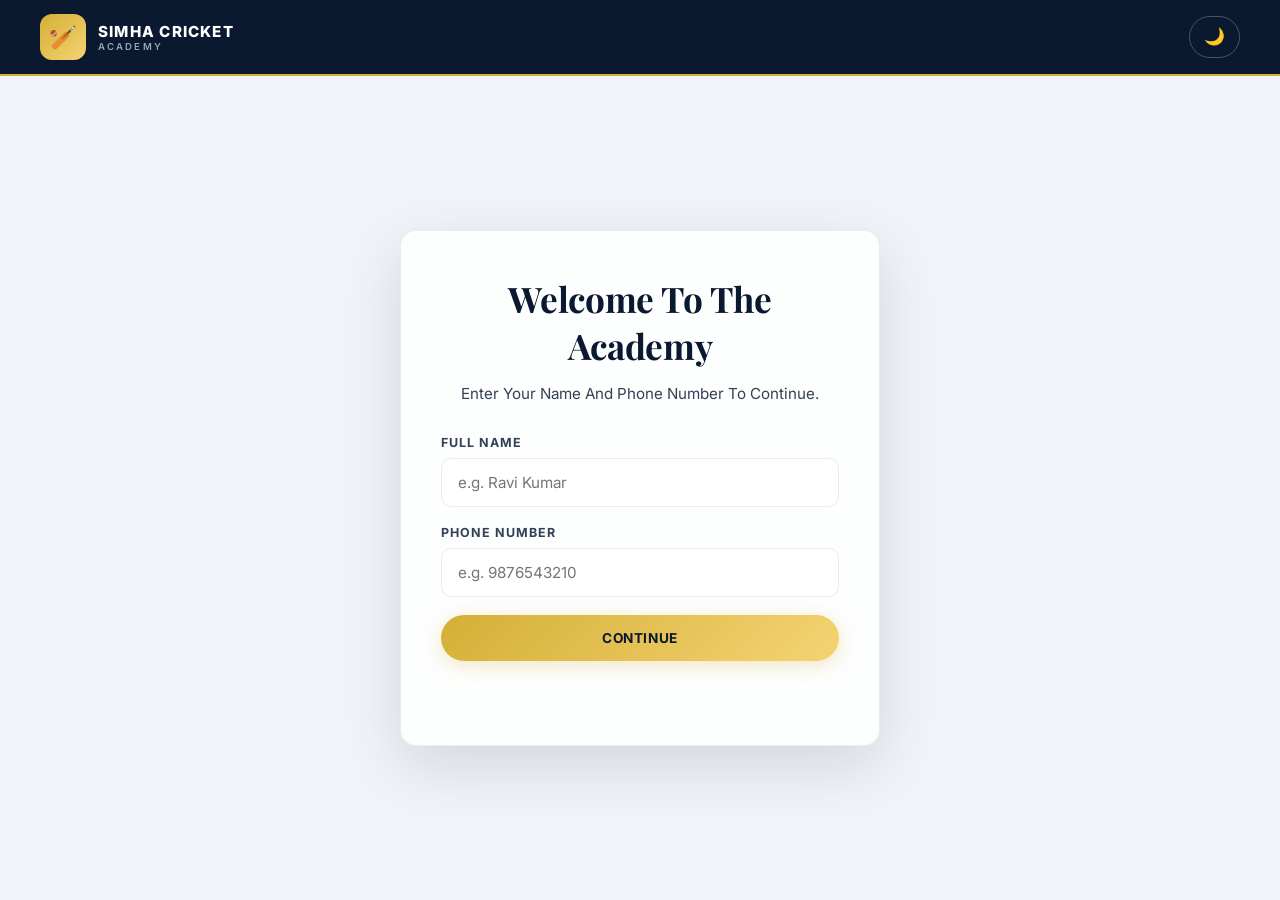
==== commit 5aa7fb58: "Add files via upload" ====
--- a/index.html
+++ b/index.html
@@ -9,182 +9,184 @@
 <body>
     <!-- ===== HEADER ===== -->
     <header>
-        <div class="container header-inner">
+        <div class="header-inner">
             <a class="brand" href="index.html">
                 <span class="brand-icon">🏏</span>
                 <span class="brand-text">
-                    <strong>Simha Cricket</strong>
-                    <small>Academy</small>
+                    <strong>SIMHA CRICKET</strong>
+                    <small>ACADEMY</small>
                 </span>
             </a>
             <nav>
-                <a href="#about">About</a>
-                <a href="#matches">Matches</a>
-                <a href="#training">Training</a>
-                <a href="#gallery">Gallery</a>
-                <a href="#register">Register</a>
-                <a href="#contact">Contact</a>
-                <a class="login-link" href="coach-login.html">Instructor Login</a>
-                <button id="darkModeToggle" class="dark-toggle" aria-label="Toggle dark mode">🌙</button>
+                <!-- Desktop Only Links -->
+                <a href="#about" class="nav-desktop">About</a>
+                <a href="#training" class="nav-desktop">Training</a>
+                <a href="#matches" class="nav-desktop">Matches</a>
+                <a href="#gallery" class="nav-desktop nav-hide-tablet">Gallery</a>
+                <a class="login-link nav-desktop" href="coach-login.html">Instructor Login</a>
+
+                <!-- Mobile Only Links -->
+                <a href="#register" class="nav-mobile">Register</a>
+                <a href="#contact" class="nav-mobile">Contact</a>
+                <a class="login-link nav-mobile" href="coach-login.html">Login</a>
+
+                <!-- Dark Mode Toggle -->
+                <button id="darkModeToggle" class="dark-toggle" aria-label="Toggle Dark Mode">🌙</button>
             </nav>
         </div>
     </header>
 
     <main>
-        <div class="container">
-            <!-- ===== HERO ===== -->
-            <section class="hero">
-                <div class="hero-content animate-in">
-                    <span class="eyebrow">Premier Cricket Development Centre</span>
-                    <h1>Build your game with <span>Simha Cricket</span> Academy.</h1>
-                    <p>Performance-driven training focused on disciplined, confident cricketers, with coaching and match experience for every stage.</p>
-                </div>
-                <aside class="hero-panel animate-in delay-1 glass-card">
-                    <h2>Academy board</h2>
-                    <p>Everything important at a glance.</p>
-                    <ul>
-                        <li>
-                            <strong>Training</strong>
-                            <span>Age 6–16 coaching sessions every Friday, Saturday, and Sunday.</span>
-                        </li>
-                        <li>
-                            <strong>Upcoming match</strong>
-                            <span data-next-match-summary>U-16 Challenge Cup · 12 Sep 2026 · 10:00</span>
-                        </li>
-                    </ul>
-                </aside>
-            </section>
+        <!-- ===== HERO ===== -->
+        <section class="hero hero-full">
+            <div class="section-inner">
+                <span class="eyebrow">Premier Cricket Development Centre</span>
+                <h1 class="hero-title">Build Your Game With <span>Simha Cricket</span> Academy.</h1>
+                <p class="hero-desc">Performance-Driven Training Focused On Disciplined, Confident Cricketers, With Coaching And Match Experience For Every Stage.</p>
+            </div>
+        </section>
 
-            <!-- ===== ABOUT ===== -->
-            <section class="section" id="about">
+        <!-- ===== ABOUT ===== -->
+        <section class="section section-alt" id="about">
+            <div class="section-inner">
                 <div class="section-header">
-                    <span class="eyebrow">About us</span>
-                    <h2 class="section-title">A place to learn, <span>compete</span>, and grow.</h2>
-                    <p class="section-desc">Simha Cricket Academy provides affordable, high-quality coaching for young players. Our program combines technical skills, match awareness, fitness, and confidence.</p>
+                    <span class="eyebrow">About Us</span>
+                    <h2 class="section-title">A Place To <span>Learn, Compete,</span> And Grow.</h2>
+                    <p class="section-desc">Simha Cricket Academy Provides Affordable, High-Quality Coaching For Young Players. Our Program Combines Technical Skills, Match Awareness, Fitness, And Confidence.</p>
                 </div>
                 <div class="grid-3">
                     <article class="card glass-card">
-                        <h3>Our mission</h3>
-                        <p>To develop confident cricketers who play with skill, respect, and belief.</p>
+                        <h3>Our Mission</h3>
+                        <p>To Develop Confident Cricketers Who Play With Skill, Respect, And Belief.</p>
                     </article>
                     <article class="card glass-card">
-                        <h3>Our coaches</h3>
-                        <p>Former players and experienced trainers guide each cricketer through practical, focused sessions.</p>
+                        <h3>Our Coaches</h3>
+                        <p>Former Players And Experienced Trainers Guide Each Cricketer Through Practical, Focused Sessions.</p>
                     </article>
                     <article class="card glass-card">
-                        <h3>Our values</h3>
-                        <p>Teamwork, consistency, sportsmanship, and the courage to keep improving.</p>
+                        <h3>Our Values</h3>
+                        <p>Teamwork, Consistency, Sportsmanship, And The Courage To Keep Improving.</p>
                     </article>
                 </div>
-            </section>
+            </div>
+        </section>
 
-            <!-- ===== TRAINING ===== -->
-            <section class="section" id="training">
+        <!-- ===== TRAINING ===== -->
+        <section class="section" id="training">
+            <div class="section-inner">
                 <div class="section-header">
-                    <span class="eyebrow">Academy programs</span>
-                    <h2 class="section-title">Training that <span>fits</span> the week.</h2>
+                    <span class="eyebrow">Academy Programs</span>
+                    <h2 class="section-title">Training That <span>Fits</span> The Week.</h2>
                 </div>
                 <div class="grid-2">
                     <article class="card glass-card">
                         <h3>Outreach Simha Cricket Academy</h3>
-                        <p><strong>Age 6–16</strong></p>
+                        <p class="card-meta"><strong>Age 6–16</strong></p>
                         <p>Friday 4–6 PM · Saturday 6:30–8:30 AM, 3–5 PM, 4–6 PM · Sunday 6:30–8:30 AM, 7:30–9:30 AM</p>
                     </article>
                     <article class="card glass-card">
                         <h3>Rashtreeya Vidyalaya Public School</h3>
-                        <p><strong>Age 6–16</strong></p>
-                        <p>Second &amp; fourth Saturday 9–11 AM · First &amp; third Saturday 3–5 PM · Sunday 9–11 AM</p>
+                        <p class="card-meta"><strong>Age 6–16</strong></p>
+                        <p>Second &amp; Fourth Saturday 9–11 AM · First &amp; Third Saturday 3–5 PM · Sunday 9–11 AM</p>
                     </article>
                 </div>
-            </section>
+            </div>
+        </section>
 
-            <!-- ===== MATCHES ===== -->
-            <section class="section" id="matches">
+        <!-- ===== MATCHES ===== -->
+        <section class="section section-alt" id="matches">
+            <div class="section-inner">
                 <div class="section-header">
-                    <span class="eyebrow">Match centre</span>
-                    <h2 class="section-title">Upcoming <span>matches</span>.</h2>
+                    <span class="eyebrow">Match Centre</span>
+                    <h2 class="section-title">Upcoming <span>Matches</span>.</h2>
                 </div>
                 <ul class="matches-grid" data-upcoming-matches></ul>
-            </section>
+            </div>
+        </section>
 
-            <!-- ===== GALLERY ===== -->
-            <section class="section" id="gallery">
+        <!-- ===== GALLERY ===== -->
+        <section class="section" id="gallery">
+            <div class="section-inner">
                 <div class="section-header">
                     <span class="eyebrow">Gallery</span>
-                    <h2 class="section-title">Life around the <span>academy</span>.</h2>
+                    <h2 class="section-title">Life Around The <span>Academy</span>.</h2>
                 </div>
                 <div class="gallery">
                     <figure class="glass-card">
-                        <img src="https://images.unsplash.com/photo-1540747913346-19e32dc3e97e?auto=format&fit=crop&w=900&q=80" alt="Cricket match on a field" loading="lazy" />
-                        <figcaption>Match day focus</figcaption>
+                        <img src="https://images.unsplash.com/photo-1540747913346-19e32dc3e97e?auto=format&fit=crop&w=900&q=80" alt="Cricket Match" loading="lazy" />
+                        <figcaption>Match Day Focus</figcaption>
                     </figure>
                     <figure class="glass-card">
-                        <img src="https://images.unsplash.com/photo-1531415074968-036ba1b575da?auto=format&fit=crop&w=900&q=80" alt="Cricket player preparing to bat" loading="lazy" />
-                        <figcaption>Building technique</figcaption>
+                        <img src="https://images.unsplash.com/photo-1531415074968-036ba1b575da?auto=format&fit=crop&w=900&q=80" alt="Cricket Player" loading="lazy" />
+                        <figcaption>Building Technique</figcaption>
                     </figure>
                     <figure class="glass-card">
-                        <img src="https://images.unsplash.com/photo-1517649763962-0c623066013b?auto=format&fit=crop&w=900&q=80" alt="Athletes training outdoors" loading="lazy" />
-                        <figcaption>Training together</figcaption>
+                        <img src="https://images.unsplash.com/photo-1517649763962-0c623066013b?auto=format&fit=crop&w=900&q=80" alt="Training" loading="lazy" />
+                        <figcaption>Training Together</figcaption>
                     </figure>
                 </div>
-            </section>
+            </div>
+        </section>
 
-            <!-- ===== REGISTER (Full form – name, phone, email, message) ===== -->
-            <section class="section" id="register">
+        <!-- ===== REGISTER ===== -->
+        <section class="section section-alt" id="register">
+            <div class="section-inner">
                 <div class="section-header">
-                    <span class="eyebrow">Join the academy</span>
-                    <h2 class="section-title">Start your <span>cricket</span> journey.</h2>
-                    <p class="section-desc">Tell us a little about the player and our coaching team will get back to you.</p>
+                    <span class="eyebrow">Join The Academy</span>
+                    <h2 class="section-title">Start Your <span>Cricket</span> Journey.</h2>
+                    <p class="section-desc">Tell Us A Little About The Player And Our Coaching Team Will Get Back To You.</p>
                 </div>
                 <form class="register-form" id="registerForm" action="mailto:coach@simhaacademy.com" method="post" enctype="text/plain">
                     <div class="form-group">
-                        <label for="player-name">Player name</label>
+                        <label for="player-name">Player Name</label>
                         <input id="player-name" name="player-name" type="text" required />
                     </div>
                     <div class="form-row">
                         <div class="form-group">
-                            <label for="parent-phone">Phone number</label>
+                            <label for="parent-phone">Phone Number</label>
                             <input id="parent-phone" name="phone" type="tel" inputmode="numeric" pattern="[0-9]{10}" maxlength="10" required />
                         </div>
                         <div class="form-group">
-                            <label for="parent-email">Parent or guardian email</label>
+                            <label for="parent-email">Parent Or Guardian Email</label>
                             <input id="parent-email" name="email" type="email" required />
                         </div>
                     </div>
                     <div class="form-group">
                         <label for="player-message">Message</label>
-                        <textarea id="player-message" name="message" placeholder="Age, preferred program, or questions"></textarea>
+                        <textarea id="player-message" name="message" placeholder="Age, Preferred Program, Or Questions"></textarea>
                     </div>
-                    <button class="btn btn-primary" type="submit">Send registration request</button>
-                    <div id="registrationMessage" role="status"></div>
+                    <button class="btn btn-primary" type="submit">Send Registration Request</button>
+                    <div id="registrationMessage" class="status-msg"></div>
                 </form>
-            </section>
+            </div>
+        </section>
 
-            <!-- ===== CONTACT ===== -->
-            <section class="section" id="contact">
+        <!-- ===== CONTACT ===== -->
+        <section class="section" id="contact">
+            <div class="section-inner">
                 <div class="section-header">
                     <span class="eyebrow">Contact</span>
-                    <h2 class="section-title">Let's <span>talk</span> cricket.</h2>
+                    <h2 class="section-title">Let's <span>Talk</span> Cricket.</h2>
                 </div>
                 <div class="grid-2">
                     <article class="card glass-card">
-                        <h3>Academy office</h3>
+                        <h3>Academy Office</h3>
                         <ul class="contact-list">
                             <li>Email: <a href="mailto:coach@simhaacademy.com">coach@simhaacademy.com</a></li>
-                            <li>Normal enquiries: <a href="tel:+919632548209">9632548209</a> / <a href="tel:+919845200072">9845200072</a></li>
-                            <li>Fees enquiries: <a href="tel:+919845200072">9845200072</a></li>
+                            <li>Normal Enquiries: <a href="tel:+919632548209">9632548209</a> / <a href="tel:+919845200072">9845200072</a></li>
+                            <li>Fees Enquiries: <a href="tel:+919845200072">9845200072</a></li>
                             <li>Hours: Monday–Saturday, 9 AM–6 PM</li>
                         </ul>
                     </article>
                 </div>
-            </section>
-        </div>
+            </div>
+        </section>
     </main>
 
     <!-- ===== FOOTER ===== -->
     <footer>
-        <div class="container">
-            © 2026 Simha Cricket Academy. Train with purpose.
+        <div class="footer-inner">
+            © 2026 Simha Cricket Academy. Train With Purpose.
         </div>
     </footer>
 
--- a/style.css
+++ b/style.css
@@ -1,54 +1,52 @@
 /* ===== IMPORTS ===== */
-@import url('https://fonts.googleapis.com/css2?family=Inter:opsz,wght@14..32,400;14..32,500;14..32,600;14..32,700;14..32,800&family=Playfair+Display:ital,wght@0,700;1,700&display=swap');
-
-/* ===== RESET & BASE ===== */
-*,
-*::before,
-*::after {
-    box-sizing: border-box;
-    margin: 0;
-    padding: 0;
-}
-html {
-    scroll-behavior: smooth;
-}
+@import url('https://fonts.googleapis.com/css2?family=Inter:wght@400;500;600;700;800&family=Playfair+Display:wght@700&display=swap');
+
+/* ===== RESET ===== */
+*, *::before, *::after { box-sizing: border-box; margin: 0; padding: 0; }
+html { scroll-behavior: smooth; -webkit-text-size-adjust: 100%; }
+
 body {
     min-height: 100vh;
     font-family: 'Inter', sans-serif;
     background: #f0f4f8;
-    color: #1e293b;
+    color: #0a192f;
     -webkit-font-smoothing: antialiased;
     display: flex;
     flex-direction: column;
     transition: background 0.4s, color 0.4s;
-}
-
-/* ===== VARIABLES (Light) ===== */
+    overflow-x: hidden;
+}
+
+/* ===== VARIABLES ===== */
 :root {
     --bg-body: #f0f4f8;
-    --bg-card: rgba(255, 255, 255, 0.78);
+    --bg-section: #ffffff;
+    --bg-section-alt: #f8fafc;
+    --bg-card: rgba(255, 255, 255, 0.85);
     --bg-header-footer: #0a192f;
     --bg-input: #ffffff;
     --gold: #d4af37;
     --gold-light: #f5d372;
-    --gold-glow: rgba(212, 175, 55, 0.3);
+    --gold-glow: rgba(212, 175, 55, 0.25);
     --text-primary: #0a192f;
     --text-secondary: #334155;
     --text-muted: #64748b;
-    --border-light: rgba(255, 255, 255, 0.5);
-    --border-gold: rgba(212, 175, 55, 0.3);
-    --shadow-sm: 0 2px 8px rgba(0, 0, 0, 0.04);
+    --border-light: rgba(15, 35, 55, 0.08);
+    --border-gold: rgba(212, 175, 55, 0.35);
+    --shadow-sm: 0 2px 8px rgba(0, 0, 0, 0.05);
     --shadow-md: 0 8px 32px rgba(0, 0, 0, 0.08);
-    --shadow-lg: 0 20px 60px rgba(0, 0, 0, 0.10);
+    --shadow-lg: 0 20px 60px rgba(0, 0, 0, 0.12);
     --radius: 16px;
     --radius-sm: 10px;
     --transition: 0.3s cubic-bezier(0.25, 0.46, 0.45, 0.94);
 }
 
-/* ===== DARK MODE (proper dark) ===== */
+/* ===== DARK MODE ===== */
 body.dark-mode {
     --bg-body: #0a1628;
-    --bg-card: rgba(16, 30, 50, 0.85);
+    --bg-section: #0f1e30;
+    --bg-section-alt: #0c1a2b;
+    --bg-card: rgba(20, 38, 60, 0.9);
     --bg-header-footer: #060d17;
     --bg-input: #14263b;
     --text-primary: #e6f1ff;
@@ -59,97 +57,12 @@
     --shadow-md: 0 8px 32px rgba(0, 0, 0, 0.7);
     --shadow-lg: 0 20px 60px rgba(0, 0, 0, 0.8);
 }
-
-/* Dark mode overrides for specific elements */
-body.dark-mode {
-    background: var(--bg-body);
-}
-body.dark-mode .card,
-body.dark-mode .glass-card,
-body.dark-mode .hero-panel,
-body.dark-mode .auth-card,
-body.dark-mode .match-item {
-    background: var(--bg-card);
-    border-color: var(--border-light);
-    color: var(--text-primary);
-}
-body.dark-mode .hero-panel li {
-    background: rgba(255, 255, 255, 0.04);
-}
-body.dark-mode .gallery figcaption {
-    background: var(--bg-card);
-}
-body.dark-mode .managed-match input {
-    background: var(--bg-input);
-    border-color: var(--border-light);
-    color: var(--text-primary);
-}
-body.dark-mode .btn-secondary {
-    background: var(--bg-card);
-    border-color: var(--border-light);
-    color: var(--text-primary);
-}
-body.dark-mode .btn-secondary:hover {
-    background: rgba(255, 255, 255, 0.08);
-}
-body.dark-mode .visitor-list li {
-    background: rgba(255, 255, 255, 0.04);
-    border-color: var(--border-light);
-    color: var(--text-secondary);
-}
-body.dark-mode .visitor-list li strong {
-    color: var(--text-primary);
-}
-body.dark-mode .visitor-list li .visitor-detail {
-    color: var(--text-muted);
-}
-body.dark-mode .visitor-list li .visitor-message {
-    border-color: var(--border-light);
-}
-body.dark-mode .form-group input,
-body.dark-mode .form-group textarea {
-    background: var(--bg-input);
-    border-color: var(--border-light);
-    color: var(--text-primary);
-}
-body.dark-mode .form-group label {
-    color: var(--text-secondary);
-}
-body.dark-mode .auth-card .back {
-    border-color: var(--border-light);
-    color: var(--text-secondary);
-}
-body.dark-mode .auth-card .back:hover {
-    border-color: var(--gold);
-    color: var(--gold);
-}
-body.dark-mode .demo {
-    background: rgba(212, 175, 55, 0.12);
-}
-body.dark-mode footer .container {
-    color: #7a8fa6;
-}
-body.dark-mode .section-desc {
-    color: var(--text-secondary);
-}
-body.dark-mode .hero-content p {
-    color: var(--text-secondary);
-}
-body.dark-mode .hero-panel p {
-    color: var(--text-secondary);
-}
+body.dark-mode { background: var(--bg-body); }
 
 /* ===== SCROLLBAR ===== */
-::-webkit-scrollbar {
-    width: 6px;
-}
-::-webkit-scrollbar-track {
-    background: transparent;
-}
-::-webkit-scrollbar-thumb {
-    background: var(--gold);
-    border-radius: 10px;
-}
+::-webkit-scrollbar { width: 8px; }
+::-webkit-scrollbar-track { background: transparent; }
+::-webkit-scrollbar-thumb { background: var(--gold); border-radius: 10px; }
 
 /* ===== GLASS CARD ===== */
 .glass-card {
@@ -161,43 +74,35 @@
 }
 
 /* ===== UTILITY ===== */
-.container {
-    width: min(100% - 40px, 1200px);
-    margin: 0 auto;
-}
 .eyebrow {
     display: inline-block;
-    font-size: 0.7rem;
-    font-weight: 700;
-    letter-spacing: 0.18em;
+    font-size: 0.72rem;
+    font-weight: 700;
+    letter-spacing: 0.22em;
     text-transform: uppercase;
     color: var(--gold);
-    margin-bottom: 14px;
+    margin-bottom: 18px;
     border: 1px solid var(--border-gold);
-    padding: 4px 14px;
+    padding: 6px 16px;
     border-radius: 100px;
-    background: rgba(212, 175, 55, 0.06);
+    background: rgba(212, 175, 55, 0.08);
 }
 .section-title {
     font-family: 'Playfair Display', serif;
     font-weight: 700;
-    font-size: clamp(2.2rem, 5vw, 3.8rem);
-    line-height: 1.1;
+    font-size: clamp(2rem, 4.5vw, 3.4rem);
+    line-height: 1.15;
     margin-bottom: 16px;
     color: var(--text-primary);
 }
-.section-title span {
-    color: var(--gold);
-}
+.section-title span { color: var(--gold); }
 .section-desc {
-    max-width: 560px;
+    max-width: 680px;
     color: var(--text-secondary);
-    line-height: 1.7;
+    line-height: 1.75;
     font-size: 1.05rem;
 }
-.hidden {
-    display: none !important;
-}
+.hidden { display: none !important; }
 
 /* ===== BUTTONS ===== */
 .btn {
@@ -209,8 +114,10 @@
     border: none;
     border-radius: 100px;
     font-family: 'Inter', sans-serif;
-    font-weight: 600;
-    font-size: 0.9rem;
+    font-weight: 700;
+    font-size: 0.85rem;
+    letter-spacing: 0.04em;
+    text-transform: uppercase;
     cursor: pointer;
     transition: var(--transition);
     text-decoration: none;
@@ -224,7 +131,7 @@
 }
 .btn-primary:hover {
     transform: translateY(-2px);
-    box-shadow: 0 8px 30px rgba(212, 175, 55, 0.4);
+    box-shadow: 0 8px 30px rgba(212, 175, 55, 0.45);
 }
 .btn-secondary {
     border: 1px solid var(--border-light);
@@ -232,40 +139,60 @@
     background: var(--bg-card);
 }
 .btn-secondary:hover {
-    background: rgba(255, 255, 255, 0.1);
+    background: rgba(212, 175, 55, 0.08);
     border-color: var(--gold);
 }
+.btn-small { padding: 10px 20px; font-size: 0.78rem; }
 
 /* ===== DARK MODE TOGGLE ===== */
 .dark-toggle {
     background: none;
-    border: 1px solid rgba(255, 255, 255, 0.2);
+    border: 1px solid rgba(255, 255, 255, 0.25);
     border-radius: 100px;
-    padding: 6px 14px;
-    font-size: 1.1rem;
+    padding: 8px 14px;
+    font-size: 1.05rem;
     cursor: pointer;
     transition: var(--transition);
     color: #ffffff;
+    line-height: 1;
+    display: inline-flex;
+    align-items: center;
+    justify-content: center;
+    flex-shrink: 0;
+    min-width: 42px;
+    min-height: 42px;
+    touch-action: manipulation;
+    user-select: none;
+    -webkit-user-select: none;
+    -webkit-tap-highlight-color: transparent;
+    position: relative;
+    z-index: 10;
 }
 .dark-toggle:hover {
     border-color: var(--gold);
     background: rgba(212, 175, 55, 0.15);
 }
+.dark-toggle:active {
+    transform: scale(0.94);
+}
 
 /* ===== HEADER ===== */
 header {
     background: var(--bg-header-footer);
-    padding: 16px 0;
+    padding: 16px 40px;
     border-bottom: 2px solid var(--gold);
     position: sticky;
     top: 0;
     z-index: 100;
+    width: 100%;
 }
 .header-inner {
+    max-width: 1400px;
+    margin: 0 auto;
     display: flex;
     justify-content: space-between;
     align-items: center;
-    gap: 20px;
+    gap: 24px;
     flex-wrap: wrap;
 }
 .brand {
@@ -278,29 +205,29 @@
 .brand-icon {
     display: grid;
     place-items: center;
-    width: 44px;
-    height: 44px;
+    width: 46px;
+    height: 46px;
     border-radius: 12px;
     background: linear-gradient(135deg, #d4af37, #f5d372);
     color: #0a192f;
     font-size: 1.4rem;
     transition: var(--transition);
 }
-.brand:hover .brand-icon {
-    transform: rotate(-6deg) scale(1.05);
-}
+.brand:hover .brand-icon { transform: rotate(-6deg) scale(1.05); }
 .brand-text strong {
     display: block;
-    font-size: 1rem;
-    letter-spacing: 0.04em;
+    font-size: 0.95rem;
+    letter-spacing: 0.08em;
     text-transform: uppercase;
+    font-weight: 800;
 }
 .brand-text small {
     display: block;
     font-size: 0.6rem;
-    letter-spacing: 0.14em;
+    letter-spacing: 0.22em;
     text-transform: uppercase;
     color: #94a3b8;
+    font-weight: 600;
 }
 nav {
     display: flex;
@@ -313,135 +240,123 @@
     text-decoration: none;
     padding: 8px 16px;
     border-radius: 100px;
-    font-size: 0.85rem;
-    font-weight: 500;
+    font-size: 0.82rem;
+    font-weight: 600;
+    letter-spacing: 0.04em;
+    text-transform: uppercase;
     transition: var(--transition);
 }
-nav a:hover {
-    color: #ffffff;
-    background: rgba(255, 255, 255, 0.06);
-}
+nav a:hover { color: #ffffff; background: rgba(255, 255, 255, 0.06); }
 nav .login-link {
     color: var(--gold);
     border: 1px solid var(--border-gold);
     padding: 8px 20px;
 }
-nav .login-link:hover {
-    background: var(--gold);
-    color: #0a192f;
+nav .login-link:hover { background: var(--gold); color: #0a192f; }
+
+/* ===== LOGIN LINK VISIBILITY ===== */
+/* Desktop: show desktop login, hide mobile login */
+.login-link.nav-desktop { display: inline-flex; }
+.login-link.nav-mobile  { display: none !important; }
+
+/* Hide mobile links by default on desktop */
+.nav-mobile { display: none !important; }
+
+/* Hide the Gallery nav link on laptop & tablet (≤ 1024px) */
+@media (max-width: 1024px) {
+    .nav-hide-tablet { display: none !important; }
 }
 
 /* ===== AUTH HEADER ===== */
 .auth-header {
     background: var(--bg-header-footer);
-    padding: 12px 0;
+    padding: 14px 40px;
     border-bottom: 2px solid var(--gold);
     width: 100%;
 }
-.auth-header .brand {
-    color: #ffffff;
-}
-.auth-header .brand-text small {
-    color: #94a3b8;
-}
-.auth-header .dark-toggle {
-    border-color: rgba(255, 255, 255, 0.2);
-    color: #fff;
-}
-.auth-header .dark-toggle:hover {
-    border-color: var(--gold);
+.auth-header-inner {
+    max-width: 1400px;
+    margin: 0 auto;
+    display: flex;
+    justify-content: space-between;
+    align-items: center;
+    gap: 20px;
+    flex-wrap: wrap;
 }
 
 /* ===== HERO ===== */
 .hero {
-    display: grid;
-    grid-template-columns: 1.3fr 0.7fr;
-    gap: 50px;
-    padding: 60px 0 80px;
-    align-items: center;
-}
-.hero-content h1 {
+    width: 100%;
+    padding: 48px 24px;
+    background: transparent;
+    border: none;
+    text-align: center;
+}
+.hero .section-inner {
+    max-width: 1400px;
+    margin: 0 auto;
+    width: 100%;
+    background: linear-gradient(180deg, var(--bg-section) 0%, var(--bg-section-alt) 100%);
+    border-radius: 24px;
+    padding: 90px 60px;
+    border: 1px solid var(--border-light);
+    box-shadow: var(--shadow-md);
+    text-align: center;
+}
+.hero-title {
     font-family: 'Playfair Display', serif;
     font-weight: 700;
-    font-size: clamp(2.6rem, 6vw, 4.8rem);
-    line-height: 1.08;
-    margin-bottom: 20px;
+    font-size: clamp(2.4rem, 5.5vw, 4.4rem);
+    line-height: 1.1;
+    margin-bottom: 22px;
     color: var(--text-primary);
-}
-.hero-content h1 span {
-    color: var(--gold);
-}
-.hero-content p {
+    letter-spacing: -0.02em;
+}
+.hero-title span { color: var(--gold); }
+.hero-desc {
     color: var(--text-secondary);
-    font-size: 1.1rem;
+    font-size: 1.12rem;
     line-height: 1.8;
-    max-width: 520px;
-    margin-bottom: 30px;
-}
-.hero-panel {
-    background: var(--bg-card);
-    backdrop-filter: blur(12px);
-    border: 1px solid var(--border-light);
-    border-radius: var(--radius);
-    padding: 30px;
-    box-shadow: var(--shadow-md);
-}
-.hero-panel h2 {
-    font-size: 1.2rem;
-    margin-bottom: 6px;
-    color: var(--text-primary);
-}
-.hero-panel p {
-    color: var(--text-secondary);
-    font-size: 0.9rem;
-    margin-bottom: 20px;
-}
-.hero-panel ul {
-    list-style: none;
-    display: grid;
-    gap: 12px;
-}
-.hero-panel li {
-    padding: 14px 18px;
-    border-radius: var(--radius-sm);
-    background: rgba(255, 255, 255, 0.5);
-    border-left: 3px solid var(--gold);
-    font-size: 0.9rem;
-    line-height: 1.5;
-    color: var(--text-secondary);
-}
-.hero-panel li strong {
-    display: block;
-    color: var(--gold);
-    font-size: 0.8rem;
-    text-transform: uppercase;
-    letter-spacing: 0.06em;
-    margin-bottom: 3px;
+    max-width: 780px;
+    margin: 0 auto;
 }
 
 /* ===== SECTIONS ===== */
 section.section {
-    padding: 60px 0;
-    border-top: 1px solid var(--border-light);
+    width: 100%;
+    padding: 32px 24px;
+    background: transparent;
+    border: none;
     scroll-margin-top: 20px;
 }
-.section-header {
-    margin-bottom: 36px;
-}
-.section-header .section-desc {
-    max-width: 600px;
-}
+.section-inner {
+    max-width: 1400px;
+    margin: 0 auto;
+    width: 100%;
+    background: var(--bg-section);
+    border-radius: 24px;
+    padding: 70px 60px;
+    border: 1px solid var(--border-light);
+    box-shadow: var(--shadow-sm);
+    transition: background 0.4s;
+}
+section.section-alt .section-inner {
+    background: var(--bg-section-alt);
+}
+.section-header { margin-bottom: 44px; }
 
 /* ===== GRID ===== */
 .grid-3 {
     display: grid;
     grid-template-columns: repeat(3, 1fr);
-    gap: 24px;
+    gap: 28px;
+    width: 100%;
 }
 .grid-2 {
     display: grid;
     grid-template-columns: repeat(2, 1fr);
-    gap: 24px;
+    gap: 28px;
+    width: 100%;
 }
 
 /* ===== CARDS ===== */
@@ -450,9 +365,10 @@
     backdrop-filter: blur(12px);
     border: 1px solid var(--border-light);
     border-radius: var(--radius);
-    padding: 28px 30px;
+    padding: 32px 30px;
     transition: var(--transition);
     box-shadow: var(--shadow-sm);
+    width: 100%;
 }
 .card:hover {
     transform: translateY(-4px);
@@ -461,28 +377,24 @@
 }
 .card h3 {
     color: var(--gold);
-    font-size: 1.1rem;
-    margin-bottom: 8px;
-}
-.card p,
-.card li {
+    font-size: 1.15rem;
+    margin-bottom: 12px;
+    font-weight: 700;
+    letter-spacing: 0.02em;
+}
+.card p {
     color: var(--text-secondary);
-    line-height: 1.7;
-    font-size: 0.95rem;
-}
-.card ul {
-    list-style: none;
-    padding: 0;
-}
-.card ul li {
-    padding: 4px 0;
-}
+    line-height: 1.75;
+    font-size: 0.98rem;
+}
+.card-meta { margin-bottom: 10px; color: var(--text-primary) !important; }
 
 /* ===== GALLERY ===== */
 .gallery {
     display: grid;
     grid-template-columns: repeat(3, 1fr);
-    gap: 20px;
+    gap: 24px;
+    width: 100%;
 }
 .gallery figure {
     margin: 0;
@@ -501,35 +413,38 @@
 .gallery img {
     display: block;
     width: 100%;
-    height: 210px;
+    height: 260px;
     object-fit: cover;
 }
 .gallery figcaption {
-    padding: 14px 18px;
-    font-size: 0.9rem;
+    padding: 16px 20px;
+    font-size: 0.92rem;
     color: var(--text-secondary);
-    font-weight: 500;
+    font-weight: 600;
+    letter-spacing: 0.02em;
     background: var(--bg-card);
 }
 
-/* ===== MATCHES LIST ===== */
+/* ===== MATCHES ===== */
 .matches-grid {
     display: grid;
     grid-template-columns: repeat(2, 1fr);
-    gap: 20px;
+    gap: 24px;
     list-style: none;
+    width: 100%;
 }
 .match-item {
     background: var(--bg-card);
     backdrop-filter: blur(12px);
     border: 1px solid var(--border-light);
     border-radius: var(--radius);
-    padding: 24px 26px;
+    padding: 28px 30px;
     transition: var(--transition);
     display: flex;
     flex-direction: column;
-    gap: 6px;
+    gap: 8px;
     box-shadow: var(--shadow-sm);
+    min-width: 0;
 }
 .match-item:hover {
     transform: translateY(-3px);
@@ -537,45 +452,52 @@
     border-color: var(--border-gold);
 }
 .match-item strong {
-    font-size: 1.1rem;
+    font-size: 1.15rem;
     color: var(--gold);
+    font-weight: 700;
+    letter-spacing: 0.02em;
 }
 .match-item .match-meta {
     color: var(--text-secondary);
-    font-size: 0.9rem;
+    font-size: 0.92rem;
 }
 .match-item .match-school {
     color: var(--text-muted);
-    font-size: 0.85rem;
+    font-size: 0.87rem;
 }
 .match-item a {
     color: var(--gold);
     text-decoration: none;
-    font-weight: 600;
+    font-weight: 700;
     font-size: 0.85rem;
-    margin-top: 4px;
+    margin-top: 6px;
     display: inline-flex;
     align-items: center;
     gap: 6px;
-}
-.match-item a:hover {
-    text-decoration: underline;
-}
+    text-transform: uppercase;
+    letter-spacing: 0.04em;
+}
+.match-item a:hover { text-decoration: underline; }
+
+.match-item.match-past {
+    opacity: 0.55;
+    border-left: 3px solid var(--text-muted);
+}
+.match-item.match-past strong { color: var(--text-muted); }
 
 /* ===== FORM ===== */
-.form-group {
-    display: grid;
-    gap: 6px;
-}
+.form-group { display: grid; gap: 8px; }
 .form-group label {
-    font-weight: 600;
-    font-size: 0.85rem;
+    font-weight: 700;
+    font-size: 0.78rem;
+    letter-spacing: 0.08em;
+    text-transform: uppercase;
     color: var(--text-secondary);
 }
 .form-group input,
 .form-group textarea {
     width: 100%;
-    padding: 13px 16px;
+    padding: 14px 16px;
     border: 1px solid var(--border-light);
     border-radius: var(--radius-sm);
     background: var(--bg-input);
@@ -590,53 +512,47 @@
     border-color: var(--gold);
     box-shadow: 0 0 0 3px var(--gold-glow);
 }
-.form-group textarea {
-    min-height: 100px;
-    resize: vertical;
-}
-.form-row {
-    display: grid;
-    grid-template-columns: 1fr 1fr;
-    gap: 16px;
-}
+.form-group textarea { min-height: 110px; resize: vertical; }
+.form-row { display: grid; grid-template-columns: 1fr 1fr; gap: 16px; }
 
 /* ===== REGISTER FORM ===== */
 .register-form {
-    max-width: 620px;
+    width: 100%;
+    max-width: 100%;
     display: grid;
-    gap: 18px;
+    gap: 20px;
 }
 
 /* ===== CONTACT ===== */
-.contact-list {
-    list-style: none;
-    display: grid;
-    gap: 10px;
-}
+.contact-list { list-style: none; display: grid; gap: 12px; }
 .contact-list li {
     color: var(--text-secondary);
-    font-size: 0.95rem;
+    font-size: 0.98rem;
+    line-height: 1.6;
 }
 .contact-list a {
     color: var(--gold);
     text-decoration: none;
-    font-weight: 500;
-}
-.contact-list a:hover {
-    text-decoration: underline;
-}
+    font-weight: 700;
+}
+.contact-list a:hover { text-decoration: underline; }
 
 /* ===== FOOTER ===== */
 footer {
     background: var(--bg-header-footer);
-    padding: 24px 0;
+    padding: 32px 40px;
     border-top: 2px solid var(--gold);
     margin-top: auto;
-}
-footer .container {
+    width: 100%;
+}
+.footer-inner {
+    max-width: 1400px;
+    margin: 0 auto;
     color: #94a3b8;
-    font-size: 0.85rem;
+    font-size: 0.82rem;
     text-align: center;
+    letter-spacing: 0.06em;
+    text-transform: uppercase;
 }
 
 /* ===== AUTH PAGES ===== */
@@ -652,118 +568,85 @@
     flex: 1;
     display: grid;
     place-items: center;
-    padding: 24px;
+    padding: 40px 20px;
+    width: 100%;
 }
 .auth-card {
     width: min(100%, 480px);
-    padding: 40px 36px;
-    border: 1px solid var(--border-light);
+    padding: 44px 40px;
     border-radius: var(--radius);
     background: var(--bg-card);
     backdrop-filter: blur(12px);
     box-shadow: var(--shadow-lg);
 }
-.auth-card .brand {
+.auth-title {
+    font-family: 'Playfair Display', serif;
+    font-size: clamp(1.7rem, 4vw, 2.2rem);
+    margin-bottom: 12px;
+    color: var(--text-primary);
+    text-align: center;
+    letter-spacing: -0.01em;
+}
+.auth-desc {
+    color: var(--text-secondary);
+    line-height: 1.65;
     margin-bottom: 28px;
-}
-.auth-card .brand-icon {
-    width: 44px;
-    height: 44px;
-    font-size: 1.4rem;
-}
-.auth-card .brand-text strong {
-    font-size: 1rem;
-    color: var(--text-primary);
-}
-.auth-card .brand-text small {
-    color: var(--text-muted);
-}
-.auth-card h1 {
-    font-family: 'Playfair Display', serif;
-    font-size: clamp(1.6rem, 4vw, 2.2rem);
-    margin-bottom: 8px;
-    color: var(--text-primary);
-}
-.auth-card .description {
-    color: var(--text-secondary);
-    line-height: 1.6;
-    margin-bottom: 24px;
     font-size: 0.95rem;
-}
-.auth-card form {
-    display: grid;
-    gap: 16px;
-}
-.auth-card .form-group label {
-    font-size: 0.8rem;
-    text-transform: uppercase;
-    letter-spacing: 0.04em;
-    color: var(--text-secondary);
-}
-.auth-card .btn {
-    justify-content: center;
-    padding: 14px;
-    font-size: 0.95rem;
-}
-.auth-card .demo {
-    padding: 12px 16px;
+    text-align: center;
+}
+.auth-card form { display: grid; gap: 18px; }
+.auth-card .btn { justify-content: center; width: 100%; padding: 15px; }
+.demo-box {
+    padding: 14px 18px;
     border-radius: var(--radius-sm);
-    background: rgba(212, 175, 55, 0.08);
+    background: rgba(212, 175, 55, 0.1);
     border: 1px solid var(--border-gold);
     color: var(--gold);
-    font-size: 0.85rem;
+    font-size: 0.88rem;
     text-align: center;
-}
-.auth-card .auth-heading {
+    font-weight: 700;
+    letter-spacing: 0.06em;
+    text-transform: uppercase;
+    margin-bottom: 20px;
+}
+.back-row {
+    margin-top: 22px;
+    text-align: center;
+    display: flex;
+    justify-content: center;
+}
+.status-msg {
+    min-height: 22px;
+    color: var(--gold);
+    font-size: 0.88rem;
+    text-align: center;
+    font-weight: 600;
+}
+
+/* ===== INSTRUCTOR DASHBOARD ===== */
+.instructor-card { width: min(100%, 480px); }
+.instructor-card.dashboard-wide {
+    width: min(100% - 40px, 1200px);
+    max-width: 1200px;
+}
+.instructor-dashboard {
+    margin-top: 32px;
+    padding-top: 32px;
+    border-top: 1px solid var(--border-light);
+}
+.dash-header {
     display: flex;
     justify-content: space-between;
     align-items: center;
     gap: 16px;
-    margin-bottom: 4px;
-}
-.auth-card .auth-heading h1 {
-    margin-bottom: 0;
-}
-.auth-card .back {
-    color: var(--text-secondary);
-    text-decoration: none;
-    font-size: 0.85rem;
-    padding: 6px 14px;
-    border-radius: 100px;
-    border: 1px solid var(--border-light);
-    transition: var(--transition);
-}
-.auth-card .back:hover {
-    border-color: var(--gold);
-    color: var(--gold);
-}
-#message,
-#formMessage,
-#otpMessage,
-#matchManagerMessage,
-#registrationMessage {
-    min-height: 20px;
-    color: var(--gold);
-    font-size: 0.9rem;
-    text-align: center;
-}
-.auth-card .visitor-card {
-    width: min(100%, 560px);
-}
-
-/* ===== INSTRUCTOR DASHBOARD ===== */
-.instructor-card.dashboard-wide {
-    width: min(100% - 40px, 1200px);
-    max-width: 1200px;
-}
-.instructor-dashboard {
+    flex-wrap: wrap;
+    margin-bottom: 24px;
+}
+.dash-header .auth-title { margin-bottom: 0; text-align: left; }
+
+.dashboard-section {
+    padding-top: 28px;
     margin-top: 28px;
-    padding-top: 28px;
-    border-top: 1px solid var(--border-light);
-}
-.dashboard-section {
-    padding-top: 24px;
-    margin-top: 24px;
     border-top: 1px solid var(--border-light);
 }
 .dashboard-section:first-of-type {
@@ -774,12 +657,14 @@
 .dashboard-section h3 {
     color: var(--gold);
     font-size: 1.1rem;
-    margin-bottom: 4px;
+    margin-bottom: 6px;
+    font-weight: 700;
+    letter-spacing: 0.02em;
 }
 .dashboard-section .dashboard-note {
     color: var(--text-secondary);
     font-size: 0.85rem;
-    margin-bottom: 16px;
+    margin-bottom: 18px;
 }
 
 /* ===== VISITOR LIST ===== */
@@ -787,7 +672,7 @@
     display: grid;
     gap: 10px;
     list-style: none;
-    max-height: 300px;
+    max-height: 320px;
     overflow-y: auto;
     padding-right: 4px;
 }
@@ -797,7 +682,7 @@
     align-items: center;
     padding: 14px 18px;
     border-radius: var(--radius-sm);
-    background: rgba(255, 255, 255, 0.5);
+    background: rgba(212, 175, 55, 0.05);
     border: 1px solid var(--border-light);
     color: var(--text-secondary);
     font-size: 0.9rem;
@@ -805,27 +690,21 @@
     gap: 8px;
     transition: var(--transition);
 }
-.visitor-list li:hover {
-    border-color: var(--border-gold);
-}
-.visitor-list li .visitor-info {
-    flex: 1;
-    min-width: 150px;
-}
+.visitor-list li:hover { border-color: var(--border-gold); }
+.visitor-list li .visitor-info { flex: 1; min-width: 180px; }
 .visitor-list li strong {
     color: var(--text-primary);
     display: block;
-}
-.visitor-list li .visitor-detail {
-    font-size: 0.8rem;
+    font-size: 0.95rem;
+    margin-bottom: 3px;
+}
+.visitor-list li .visitor-detail { font-size: 0.8rem; color: var(--text-muted); }
+.visitor-list li .visitor-message {
+    font-size: 0.82rem;
     color: var(--text-muted);
-}
-.visitor-list li .visitor-message {
-    font-size: 0.8rem;
-    color: var(--text-muted);
-    width: 100%;
-    margin-top: 4px;
-    padding-top: 4px;
+    width: 100%;
+    margin-top: 6px;
+    padding-top: 6px;
     border-top: 1px dashed var(--border-light);
 }
 .visitor-list li .delete-visitor {
@@ -834,29 +713,30 @@
     color: #ef4444;
     font-size: 1.2rem;
     cursor: pointer;
-    padding: 4px 8px;
+    padding: 4px 10px;
     border-radius: 100px;
     transition: var(--transition);
     line-height: 1;
+    font-weight: 700;
 }
 .visitor-list li .delete-visitor:hover {
-    background: rgba(239, 68, 68, 0.1);
-    transform: scale(1.2);
-}
-
-/* Managed matches */
+    background: rgba(239, 68, 68, 0.12);
+    transform: scale(1.15);
+}
+
+/* ===== MANAGED MATCHES ===== */
 .managed-matches {
     display: grid;
     gap: 12px;
     list-style: none;
-    margin-bottom: 20px;
+    margin-bottom: 24px;
 }
 .managed-match {
     display: grid;
-    grid-template-columns: 1.5fr 1.2fr 1fr 1fr 1.8fr auto auto;
+    grid-template-columns: 1.5fr 1.3fr 1fr 1fr 1.6fr auto auto;
     gap: 10px;
     align-items: center;
-    padding: 6px 0;
+    padding: 8px 0;
 }
 .managed-match input {
     padding: 10px 12px;
@@ -869,209 +749,356 @@
     min-width: 0;
     width: 100%;
 }
-.managed-match input:focus {
-    outline: none;
-    border-color: var(--gold);
-}
+.managed-match input:focus { outline: none; border-color: var(--gold); }
 .managed-match .save-match {
     background: linear-gradient(135deg, #d4af37, #f5d372);
     color: #0a192f;
     border: none;
-    padding: 8px 14px;
+    padding: 9px 14px;
     border-radius: var(--radius-sm);
-    font-weight: 600;
+    font-weight: 700;
+    font-size: 0.75rem;
+    letter-spacing: 0.04em;
+    text-transform: uppercase;
     cursor: pointer;
     transition: var(--transition);
 }
-.managed-match .save-match:hover {
-    transform: scale(1.02);
-}
+.managed-match .save-match:hover { transform: scale(1.03); }
 .managed-match .delete-match {
     background: #fee2e2;
     color: #dc2626;
     border: none;
-    padding: 8px 14px;
+    padding: 9px 14px;
     border-radius: var(--radius-sm);
-    font-weight: 600;
+    font-weight: 700;
+    font-size: 0.75rem;
+    letter-spacing: 0.04em;
+    text-transform: uppercase;
     cursor: pointer;
     transition: var(--transition);
 }
-.managed-match .delete-match:hover {
-    background: #fecaca;
-}
-
-/* Score form */
-.score-form {
-    display: grid;
-    gap: 14px;
-}
-.score-form .form-group label {
-    font-size: 0.8rem;
-    text-transform: uppercase;
-    letter-spacing: 0.04em;
-}
-.score-fields {
-    display: grid;
-    grid-template-columns: repeat(3, 1fr);
-    gap: 14px;
-}
-.score-form .btn {
-    justify-content: center;
-}
-
-/* ===== RESPONSIVE ===== */
+.managed-match .delete-match:hover { background: #fecaca; }
+
+/* ===== SCORE FORM ===== */
+.score-form { display: grid; gap: 16px; }
+.score-fields { display: grid; grid-template-columns: repeat(3, 1fr); gap: 14px; }
+.score-form .btn { justify-content: center; }
+
+/* ============================================================
+   ===== RESPONSIVE – MOBILE OPTIMISED =====
+   ============================================================ */
+
+/* ---------- Tablet (≤1024px) ---------- */
 @media (max-width: 1024px) {
-    .hero {
-        grid-template-columns: 1fr;
-        gap: 30px;
-    }
-    .hero-content h1 {
-        font-size: clamp(2.4rem, 5vw, 3.6rem);
-    }
-    .grid-3 {
-        grid-template-columns: repeat(2, 1fr);
-    }
-    .gallery {
-        grid-template-columns: repeat(2, 1fr);
-    }
-}
-
+    .grid-3 { grid-template-columns: repeat(2, 1fr); }
+    .gallery { grid-template-columns: repeat(2, 1fr); }
+    .section-inner { padding: 60px 40px; }
+    .hero .section-inner { padding: 70px 40px; }
+}
+
+/* ---------- Mobile (≤768px) ---------- */
 @media (max-width: 768px) {
-    .container {
-        width: min(100% - 24px, 100%);
-    }
+
+    body { font-size: 15px; }
+
+    /* ===== HEADER ===== */
+    header { padding: 12px 16px 10px; }
     .header-inner {
         flex-direction: column;
-        align-items: flex-start;
-        gap: 14px;
-    }
+        align-items: center;
+        gap: 10px;
+        flex-wrap: nowrap;
+    }
+    .brand { gap: 10px; }
+    .brand-icon {
+        width: 38px;
+        height: 38px;
+        border-radius: 10px;
+        font-size: 1.15rem;
+    }
+    .brand-text strong { font-size: 0.82rem; letter-spacing: 0.06em; }
+    .brand-text small  { font-size: 0.52rem; letter-spacing: 0.2em; }
+
+    /* Nav bar – pill style */
     nav {
         width: 100%;
+        justify-content: center;
+        gap: 6px;
+        padding: 5px 8px;
+        background: rgba(255, 255, 255, 0.04);
+        border: 1px solid rgba(255, 255, 255, 0.08);
+        border-radius: 100px;
+        flex-wrap: nowrap;
+    }
+
+    /* Hide desktop links, show mobile links */
+    nav a.nav-desktop { display: none !important; }
+    nav a.nav-mobile  { display: inline-flex !important; }
+
+    /* Login link – hide desktop version, show mobile version */
+    .login-link.nav-desktop { display: none !important; }
+    .login-link.nav-mobile  { display: inline-flex !important; }
+
+    nav a {
+        font-size: 0.68rem;
+        padding: 7px 12px;
+        letter-spacing: 0.05em;
+        white-space: nowrap;
+    }
+    nav .login-link {
+        padding: 7px 14px;
+        font-size: 0.68rem;
+    }
+    nav .dark-toggle {
+        display: inline-flex !important;
+        min-width: 38px;
+        min-height: 38px;
+        padding: 0;
+        font-size: 1rem;
+        flex-shrink: 0;
+    }
+
+    /* ===== HERO ===== */
+    .hero { padding: 20px 14px; }
+    .hero .section-inner {
+        padding: 40px 22px;
+        border-radius: 18px;
+    }
+    .eyebrow {
+        font-size: 0.6rem;
+        padding: 5px 12px;
+        letter-spacing: 0.16em;
+        margin-bottom: 14px;
+    }
+    .hero-title {
+        font-size: 1.85rem;
+        line-height: 1.18;
+        margin-bottom: 14px;
+    }
+    .hero-desc { font-size: 0.95rem; line-height: 1.7; }
+
+    /* ===== SECTIONS ===== */
+    section.section { padding: 14px 14px; }
+    .section-inner { padding: 32px 22px; border-radius: 18px; }
+    .section-header { margin-bottom: 28px; }
+    .section-title { font-size: 1.6rem; margin-bottom: 12px; }
+    .section-desc { font-size: 0.92rem; line-height: 1.7; }
+
+    /* ===== GRIDS STACK ===== */
+    .grid-3, .grid-2, .form-row, .score-fields { grid-template-columns: 1fr; }
+
+    /* ===== CARDS ===== */
+    .card { padding: 22px 20px; border-radius: 14px; }
+    .card h3 { font-size: 1.05rem; margin-bottom: 8px; }
+    .card p  { font-size: 0.92rem; line-height: 1.7; }
+
+    /* ===== GALLERY ===== */
+    .gallery { grid-template-columns: 1fr; gap: 16px; }
+    .gallery img { height: 210px; }
+    .gallery figcaption { padding: 12px 16px; font-size: 0.85rem; }
+
+    /* ===== MATCHES – MOBILE FIX ===== */
+    .matches-grid {
+        grid-template-columns: 1fr;
+        gap: 14px;
+    }
+    .match-item {
+        padding: 18px 18px;
+        border-radius: 14px;
+        gap: 6px;
+        min-width: 0;
+        width: 100%;
+    }
+    .match-item strong {
+        font-size: 1.05rem;
+        line-height: 1.3;
+    }
+    .match-item .match-meta {
+        font-size: 0.82rem;
+        line-height: 1.5;
+        display: flex;
+        flex-wrap: wrap;
         gap: 4px;
-    }
-    nav a {
-        padding: 6px 12px;
+        color: var(--text-secondary);
+    }
+    .match-item .match-school {
         font-size: 0.8rem;
-    }
-    .hero {
-        padding: 30px 0 50px;
-    }
-    .hero-panel {
-        padding: 22px;
-    }
-    .grid-3,
-    .grid-2,
-    .matches-grid,
-    .gallery {
-        grid-template-columns: 1fr;
-    }
-    .form-row {
-        grid-template-columns: 1fr;
-    }
-    .score-fields {
-        grid-template-columns: 1fr;
-    }
+        line-height: 1.4;
+        color: var(--text-muted);
+    }
+    .match-item a {
+        font-size: 0.8rem;
+        margin-top: 4px;
+    }
+
+    /* ===== FORMS ===== */
+    .register-form { gap: 16px; }
+    .form-group input,
+    .form-group textarea {
+        padding: 14px 15px;
+        font-size: 16px;
+        border-radius: 12px;
+    }
+    .form-group label { font-size: 0.72rem; }
+    .form-group textarea { min-height: 100px; }
+
+    .register-form .btn,
+    .auth-card .btn {
+        padding: 16px;
+        font-size: 0.82rem;
+        border-radius: 100px;
+        width: 100%;
+    }
+
+    /* ===== CONTACT ===== */
+    .contact-list li { font-size: 0.92rem; }
+
+    /* ===== FOOTER ===== */
+    footer { padding: 22px 16px; }
+    .footer-inner { font-size: 0.72rem; letter-spacing: 0.05em; line-height: 1.6; }
+
+    /* ===== AUTH PAGES ===== */
+    .auth-header { padding: 12px 16px; }
+    .auth-header-inner { justify-content: center; }
+    .auth-main { padding: 24px 16px; }
+    .auth-card { padding: 28px 22px; border-radius: 16px; }
+    .auth-title { font-size: 1.5rem; }
+    .auth-desc { font-size: 0.9rem; margin-bottom: 22px; }
+    .demo-box { font-size: 0.8rem; padding: 12px 14px; }
+    .back-row { margin-top: 18px; }
+
+    /* ===== DASHBOARD ===== */
+    .instructor-card.dashboard-wide { width: 100%; }
+    .dash-header {
+        flex-direction: column;
+        align-items: flex-start;
+        gap: 12px;
+    }
+    .dash-header .auth-title { font-size: 1.4rem; text-align: left; }
+    .dashboard-section h3 { font-size: 1rem; }
+    .dashboard-section .dashboard-note { font-size: 0.8rem; }
+
+    /* ===== VISITOR LIST ===== */
+    .visitor-list li { padding: 12px 14px; border-radius: 12px; }
+    .visitor-list li strong { font-size: 0.9rem; }
+    .visitor-list li .visitor-detail { font-size: 0.75rem; }
+
+    /* ===== MANAGED MATCHES ===== */
     .managed-match {
         grid-template-columns: 1fr 1fr;
-    }
-    .managed-match input:not(.managed-match-group) {
-        grid-column: 1 / -1;
-    }
-    .managed-match .managed-match-group {
-        grid-column: 1 / -1;
-    }
-    .auth-card {
-        padding: 28px 20px;
-    }
-    .instructor-card.dashboard-wide {
-        width: min(100% - 16px, 100%);
-    }
-    section.section {
-        padding: 40px 0;
-    }
-    .gallery img {
-        height: 180px;
-    }
-}
-
-@media (max-width: 480px) {
-    .auth-card {
-        padding: 20px 16px;
-    }
-    .auth-card h1 {
-        font-size: 1.5rem;
-    }
-    .hero-content h1 {
-        font-size: 2rem;
-    }
-    .managed-match {
-        grid-template-columns: 1fr;
-        gap: 8px;
-    }
-    .managed-match input {
-        grid-column: 1 / -1;
-    }
+        gap: 10px;
+    }
+    .managed-match input:not(.managed-match-group) { grid-column: 1 / -1; }
+    .managed-match .managed-match-group { grid-column: 1 / -1; }
     .managed-match .save-match,
     .managed-match .delete-match {
         width: 100%;
-        justify-content: center;
-    }
-    .brand-text strong {
+        padding: 11px;
+        font-size: 0.72rem;
+    }
+    .managed-match .save-match { grid-column: 1 / 2; }
+    .managed-match .delete-match { grid-column: 2 / 3; }
+
+    /* ===== LIVE PREVIEW ===== */
+    .preview-frame { padding: 22px 18px; border-radius: 14px; }
+    .preview-frame .matches-grid { grid-template-columns: 1fr; gap: 14px; }
+    .preview-frame .match-item { padding: 18px 18px; }
+    .dash-actions { width: 100%; justify-content: flex-start; }
+}
+
+/* ---------- Small phones (≤480px) ---------- */
+@media (max-width: 480px) {
+    body { font-size: 14px; }
+
+    .hero-title { font-size: 1.6rem; }
+    .section-title { font-size: 1.4rem; }
+    .section-inner { padding: 26px 18px; border-radius: 16px; }
+    section.section { padding: 12px 12px; }
+    .hero { padding: 18px 12px; }
+    .hero .section-inner { padding: 32px 20px; border-radius: 16px; }
+
+    .eyebrow { font-size: 0.55rem; padding: 4px 10px; }
+
+    .brand-icon { width: 34px; height: 34px; font-size: 1rem; }
+    .brand-text strong { font-size: 0.76rem; }
+    .brand-text small  { font-size: 0.48rem; }
+
+    nav a { font-size: 0.62rem; padding: 6px 9px; }
+    nav .login-link { padding: 6px 10px; font-size: 0.62rem; }
+    nav .dark-toggle {
+        min-width: 34px;
+        min-height: 34px;
+        padding: 0;
         font-size: 0.9rem;
-    }
-    .brand-icon {
-        width: 40px;
-        height: 40px;
-        font-size: 1.2rem;
-    }
-    .visitor-list li {
-        flex-direction: column;
-        align-items: flex-start;
-    }
-    .visitor-list li .delete-visitor {
-        align-self: flex-end;
-    }
+        flex-shrink: 0;
+    }
+
+    .card { padding: 18px 16px; }
+    .card h3 { font-size: 1rem; }
+    .card p  { font-size: 0.88rem; }
+
+    .gallery img { height: 180px; }
+
+    .auth-card { padding: 24px 18px; border-radius: 14px; }
+    .auth-title { font-size: 1.35rem; }
+    .auth-desc { font-size: 0.85rem; }
+
+    .visitor-list li { flex-direction: column; align-items: flex-start; }
+    .visitor-list li .delete-visitor { align-self: flex-end; }
+
+    .managed-match { grid-template-columns: 1fr; gap: 8px; }
+    .managed-match input { grid-column: 1 / -1; }
+    .managed-match .save-match,
+    .managed-match .delete-match { grid-column: 1 / -1; width: 100%; }
+
+    .footer-inner { font-size: 0.68rem; }
 }
 
 /* ===== ANIMATIONS ===== */
 @keyframes fadeUp {
-    from {
-        opacity: 0;
-        transform: translateY(20px);
-    }
-    to {
-        opacity: 1;
-        transform: translateY(0);
-    }
-}
-.animate-in {
-    animation: fadeUp 0.6s ease forwards;
-}
-.delay-1 {
-    animation-delay: 0.1s;
-    opacity: 0;
-}
-.delay-2 {
-    animation-delay: 0.2s;
-    opacity: 0;
-}
-.delay-3 {
-    animation-delay: 0.3s;
-    opacity: 0;
-}
-/* ===== REGISTRATION BADGE ===== */
-.registration-badge {
-    display: inline-block;
-    background: var(--gold);
-    color: #0a192f;
-    font-size: 0.6rem;
-    font-weight: 700;
-    padding: 2px 10px;
-    border-radius: 100px;
-    text-transform: uppercase;
-    letter-spacing: 0.04em;
-    margin-left: 8px;
-}
-.visitor-list li .visitor-info .registration-badge {
-    display: inline-block;
+    from { opacity: 0; transform: translateY(20px); }
+    to { opacity: 1; transform: translateY(0); }
+}
+.animate-in { animation: fadeUp 0.6s ease forwards; }
+
+/* ===== DASH ACTIONS ===== */
+.dash-actions {
+    display: flex;
+    gap: 10px;
+    flex-wrap: wrap;
+    align-items: center;
+}
+
+/* ===== LIVE PREVIEW ===== */
+.preview-frame {
+    background: var(--bg-section-alt, #f8fafc);
+    border: 1px solid var(--border-light);
+    border-radius: var(--radius);
+    padding: 32px 28px;
+    margin-top: 8px;
+    box-shadow: inset 0 1px 0 rgba(255, 255, 255, 0.05);
+}
+body.dark-mode .preview-frame {
+    background: rgba(12, 26, 43, 0.7);
+}
+.preview-header {
+    margin-bottom: 24px;
+    text-align: left;
+}
+.preview-header .section-title {
+    font-size: clamp(1.4rem, 3vw, 2rem);
+    margin-bottom: 0;
+}
+.preview-frame .matches-grid {
+    grid-template-columns: repeat(2, 1fr);
+    gap: 18px;
+}
+.preview-frame .match-item {
+    padding: 22px 24px;
+}
+
+@media (max-width: 768px) {
+    .preview-frame { padding: 24px 20px; }
+    .preview-frame .matches-grid { grid-template-columns: 1fr; }
+    .dash-actions { width: 100%; justify-content: flex-start; }
 }
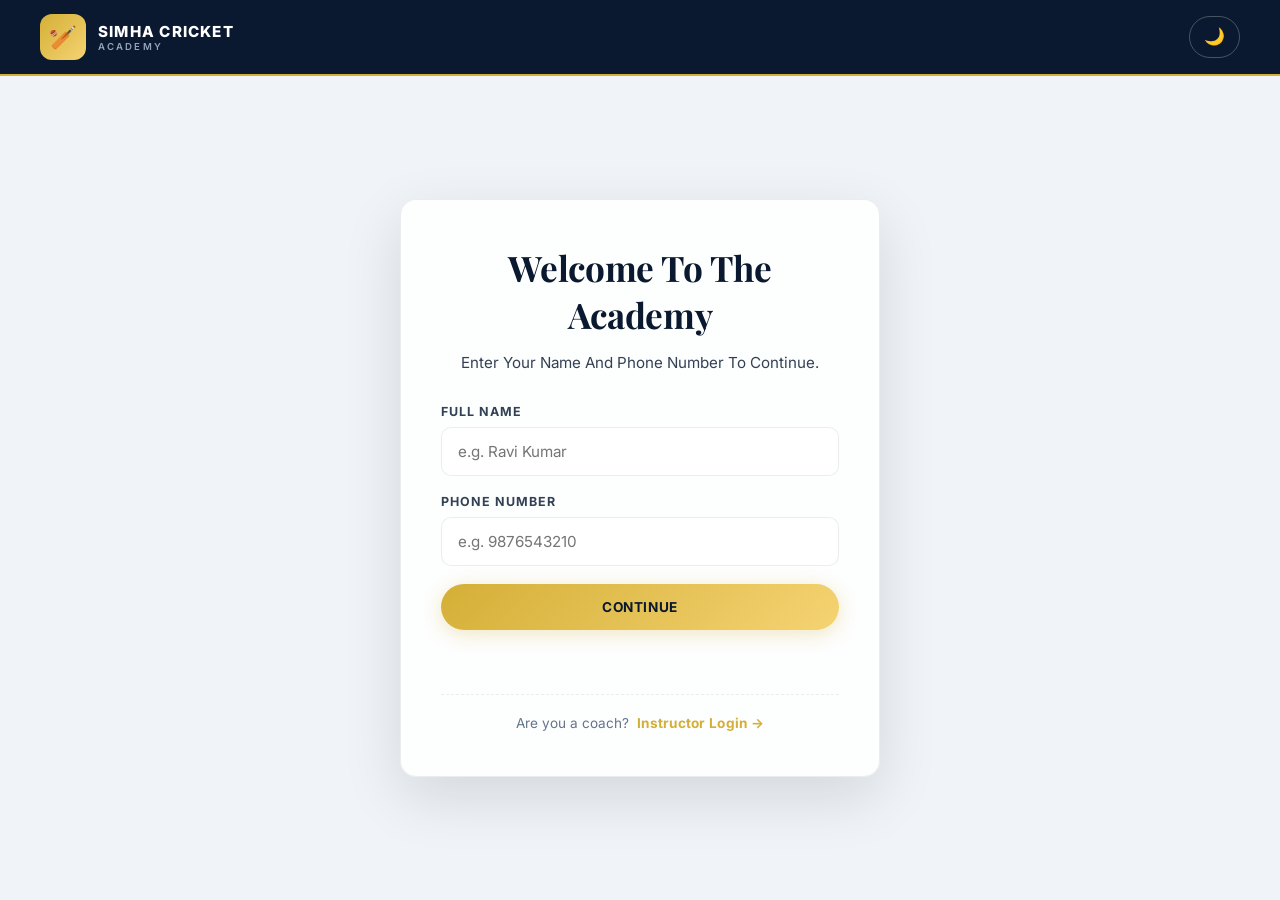
==== commit 4b4c46aa: "Add files via upload" ====
--- a/index.html
+++ b/index.html
@@ -18,26 +18,22 @@
                 </span>
             </a>
             <nav>
-                <!-- Desktop Only Links -->
                 <a href="#about" class="nav-desktop">About</a>
                 <a href="#training" class="nav-desktop">Training</a>
                 <a href="#matches" class="nav-desktop">Matches</a>
                 <a href="#gallery" class="nav-desktop nav-hide-tablet">Gallery</a>
                 <a class="login-link nav-desktop" href="coach-login.html">Instructor Login</a>
 
-                <!-- Mobile Only Links -->
                 <a href="#register" class="nav-mobile">Register</a>
                 <a href="#contact" class="nav-mobile">Contact</a>
                 <a class="login-link nav-mobile" href="coach-login.html">Login</a>
 
-                <!-- Dark Mode Toggle -->
                 <button id="darkModeToggle" class="dark-toggle" aria-label="Toggle Dark Mode">🌙</button>
             </nav>
         </div>
     </header>
 
     <main>
-        <!-- ===== HERO ===== -->
         <section class="hero hero-full">
             <div class="section-inner">
                 <span class="eyebrow">Premier Cricket Development Centre</span>
@@ -46,7 +42,6 @@
             </div>
         </section>
 
-        <!-- ===== ABOUT ===== -->
         <section class="section section-alt" id="about">
             <div class="section-inner">
                 <div class="section-header">
@@ -71,7 +66,6 @@
             </div>
         </section>
 
-        <!-- ===== TRAINING ===== -->
         <section class="section" id="training">
             <div class="section-inner">
                 <div class="section-header">
@@ -93,7 +87,6 @@
             </div>
         </section>
 
-        <!-- ===== MATCHES ===== -->
         <section class="section section-alt" id="matches">
             <div class="section-inner">
                 <div class="section-header">
@@ -104,7 +97,6 @@
             </div>
         </section>
 
-        <!-- ===== GALLERY ===== -->
         <section class="section" id="gallery">
             <div class="section-inner">
                 <div class="section-header">
@@ -128,7 +120,6 @@
             </div>
         </section>
 
-        <!-- ===== REGISTER ===== -->
         <section class="section section-alt" id="register">
             <div class="section-inner">
                 <div class="section-header">
@@ -161,7 +152,6 @@
             </div>
         </section>
 
-        <!-- ===== CONTACT ===== -->
         <section class="section" id="contact">
             <div class="section-inner">
                 <div class="section-header">
@@ -183,7 +173,6 @@
         </section>
     </main>
 
-    <!-- ===== FOOTER ===== -->
     <footer>
         <div class="footer-inner">
             © 2026 Simha Cricket Academy. Train With Purpose.
--- a/style.css
+++ b/style.css
@@ -172,9 +172,7 @@
     border-color: var(--gold);
     background: rgba(212, 175, 55, 0.15);
 }
-.dark-toggle:active {
-    transform: scale(0.94);
-}
+.dark-toggle:active { transform: scale(0.94); }
 
 /* ===== HEADER ===== */
 header {
@@ -1101,4 +1099,43 @@
     .preview-frame { padding: 24px 20px; }
     .preview-frame .matches-grid { grid-template-columns: 1fr; }
     .dash-actions { width: 100%; justify-content: flex-start; }
+}
+
+/* ============================================================
+   ===== INSTRUCTOR SHORTCUT (on visitor-login.html) =====
+   ============================================================ */
+.instructor-shortcut {
+    margin-top: 24px;
+    padding-top: 20px;
+    border-top: 1px dashed var(--border-light);
+    display: flex;
+    flex-wrap: wrap;
+    align-items: center;
+    justify-content: center;
+    gap: 8px;
+    font-size: 0.85rem;
+    color: var(--text-muted);
+    text-align: center;
+}
+
+.instructor-shortcut .instructor-link {
+    color: var(--gold);
+    font-weight: 700;
+    text-decoration: none;
+    border-bottom: 1px solid transparent;
+    transition: var(--transition);
+    letter-spacing: 0.02em;
+}
+
+.instructor-shortcut .instructor-link:hover {
+    border-bottom-color: var(--gold);
+    color: var(--gold-light);
+}
+
+@media (max-width: 480px) {
+    .instructor-shortcut {
+        flex-direction: column;
+        gap: 6px;
+        font-size: 0.8rem;
+    }
 }
